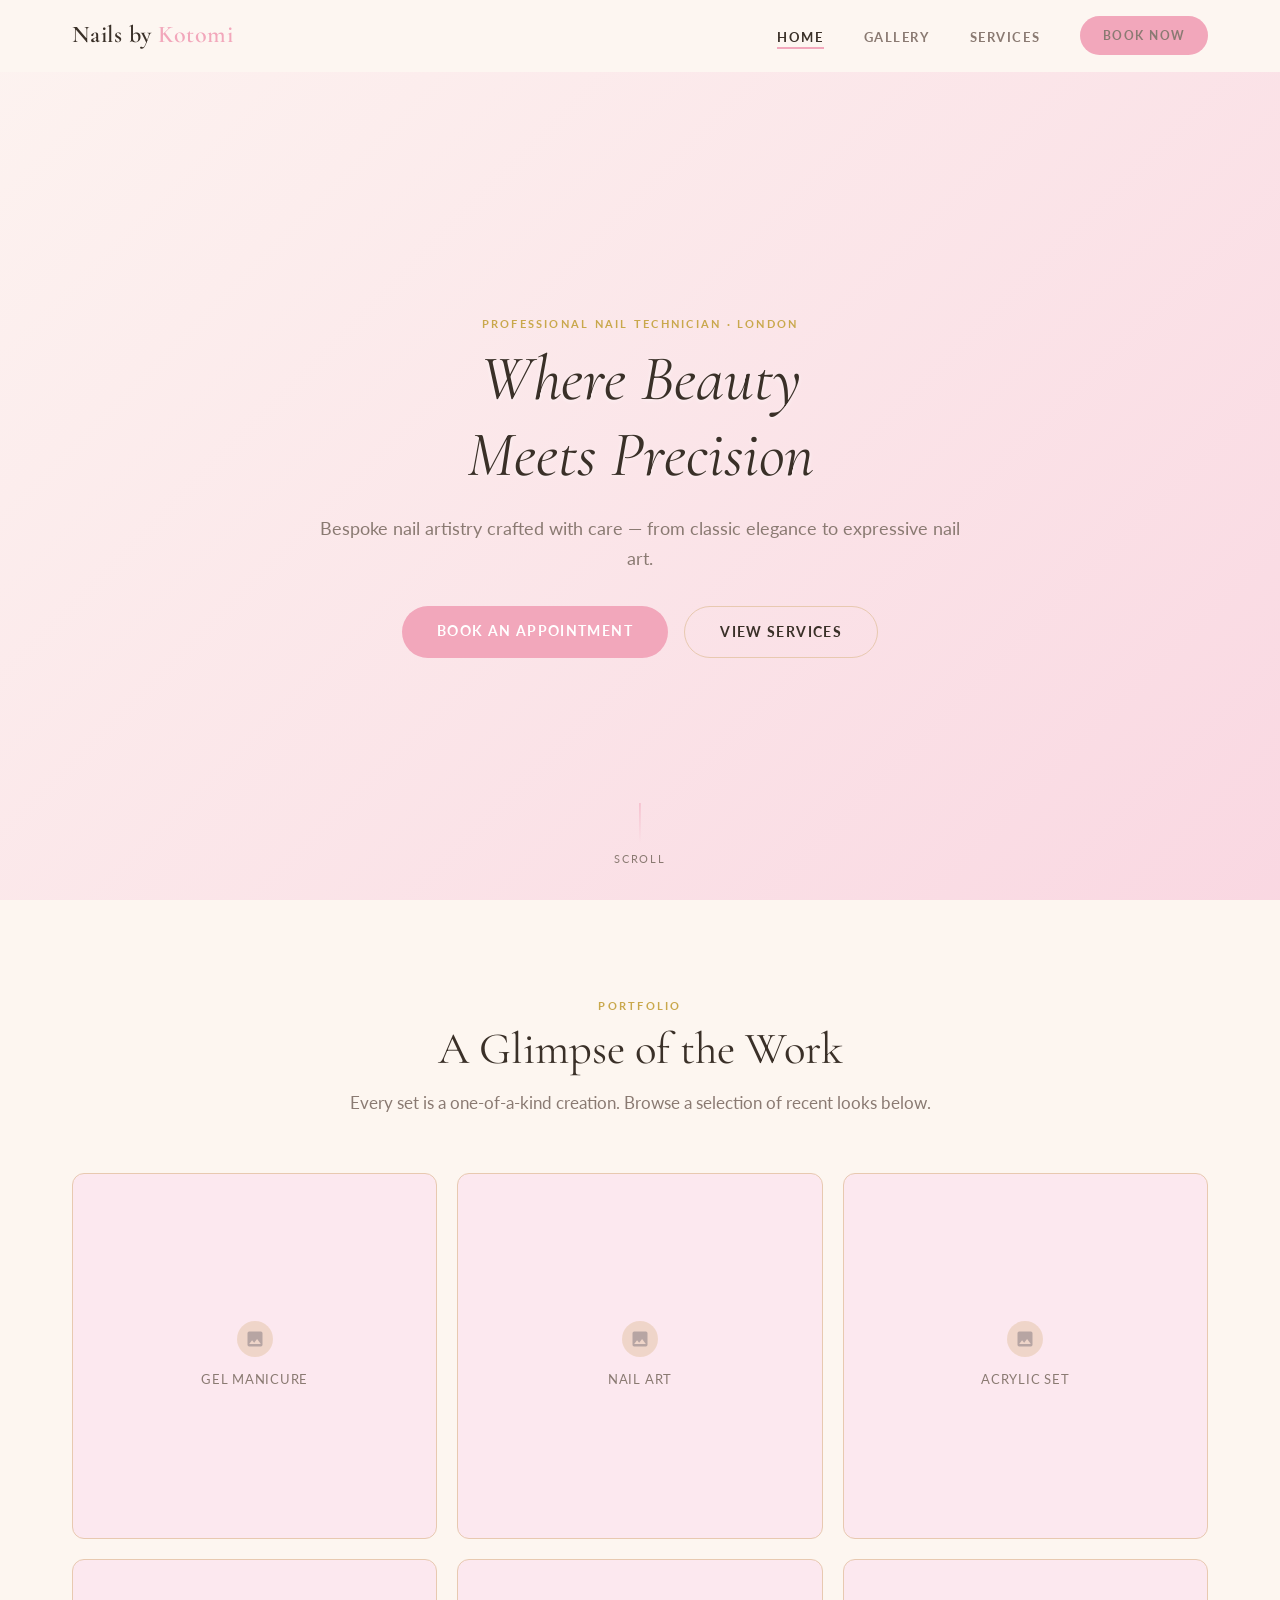
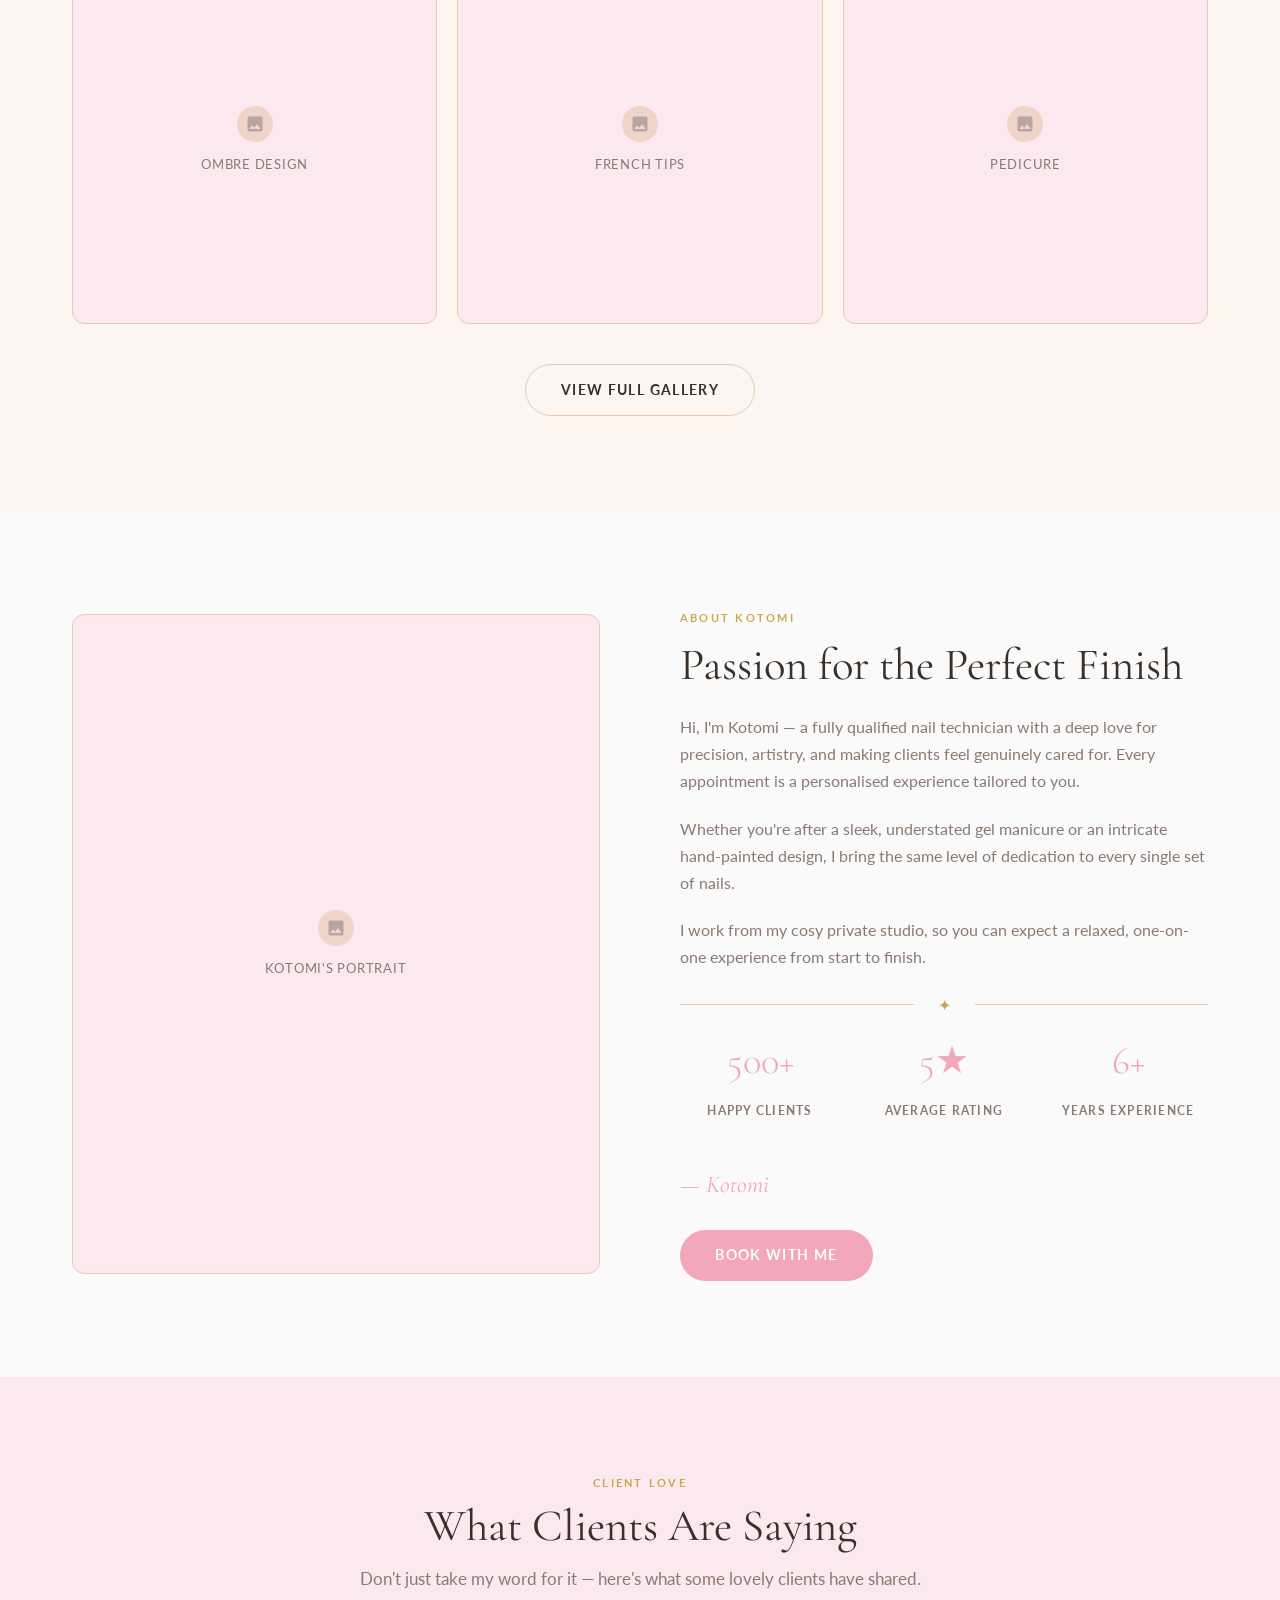
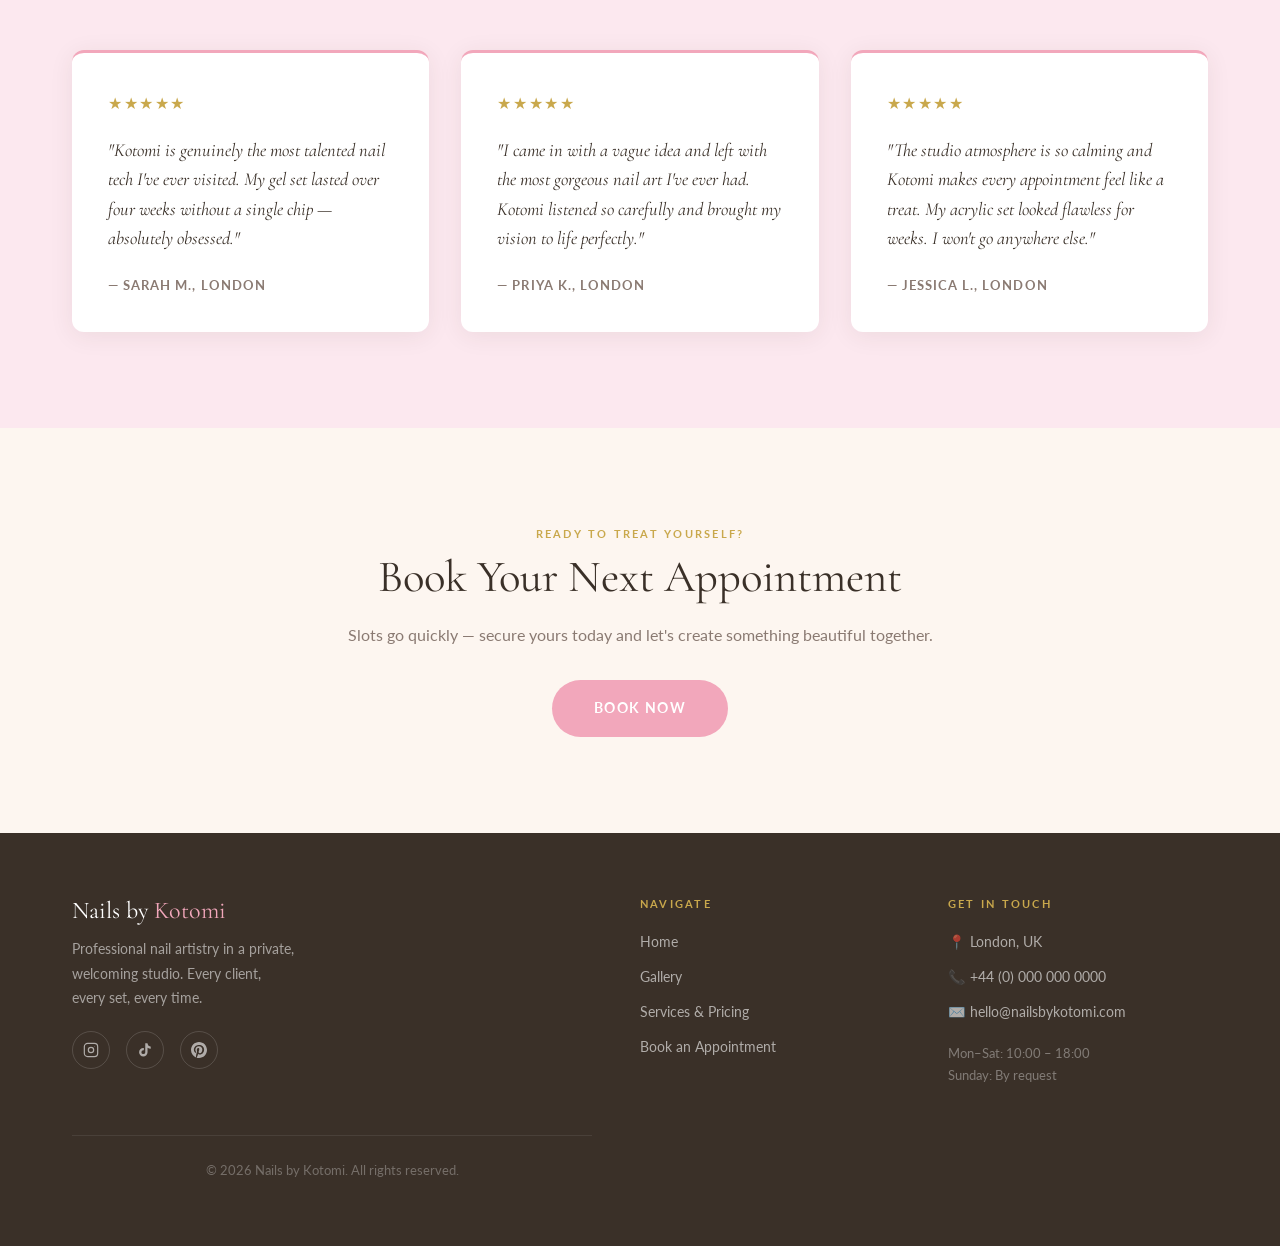
==== index.html @ fce7f3dd "Add website files Co-Authored-By: Claude Sonnet 4.6 <noreply@anthropic.com>" ====
<!DOCTYPE html>
<html lang="en">
<head>
  <meta charset="UTF-8" />
  <meta name="viewport" content="width=device-width, initial-scale=1.0" />
  <meta name="description" content="Nails by Kotomi — Professional nail technician offering gel manicures, acrylic sets, nail art and pedicures. Book your appointment today." />
  <title>Nails by Kotomi — Where Beauty Meets Precision</title>
  <link rel="stylesheet" href="styles.css" />
  <!-- Preconnect for Google Fonts performance -->
  <link rel="preconnect" href="https://fonts.googleapis.com" />
  <link rel="preconnect" href="https://fonts.gstatic.com" crossorigin />
</head>
<body id="page-home">

  <!-- ════════════════════════════════════════
       NAVIGATION
  ════════════════════════════════════════ -->
  <nav class="nav" id="main-nav" role="navigation" aria-label="Main navigation">
    <div class="container nav__inner">

      <!-- Logo -->
      <a href="index.html" class="nav__logo" aria-label="Nails by Kotomi — home">
        Nails by <span>Kotomi</span>
      </a>

      <!-- Desktop links -->
      <ul class="nav__links" role="list">
        <li><a href="index.html" class="active">Home</a></li>
        <li><a href="gallery.html">Gallery</a></li>
        <li><a href="services.html">Services</a></li>
        <li><a href="booking.html" class="btn btn--primary">Book Now</a></li>
      </ul>

      <!-- Mobile hamburger -->
      <button class="nav__toggle" id="nav-toggle" aria-label="Toggle menu" aria-expanded="false">
        <span></span>
        <span></span>
        <span></span>
      </button>

    </div>

    <!-- Mobile dropdown -->
    <div class="nav__mobile" id="nav-mobile" role="menu">
      <a href="index.html" role="menuitem">Home</a>
      <a href="gallery.html" role="menuitem">Gallery</a>
      <a href="services.html" role="menuitem">Services &amp; Pricing</a>
      <a href="booking.html" role="menuitem">Book an Appointment</a>
    </div>
  </nav>


  <!-- ════════════════════════════════════════
       HERO
  ════════════════════════════════════════ -->
  <section class="hero" aria-label="Hero">
    <!-- Background — swap src for a real photo when ready -->
    <div class="hero__bg" role="img" aria-label="Nail art background"></div>
    <div class="hero__overlay" aria-hidden="true"></div>

    <div class="hero__content">
      <span class="section-eyebrow">Professional Nail Technician · London</span>
      <h1>Where Beauty<br />Meets Precision</h1>
      <p>Bespoke nail artistry crafted with care — from classic elegance to expressive nail art.</p>
      <div style="display:flex; gap:1rem; justify-content:center; flex-wrap:wrap;">
        <a href="booking.html" class="btn btn--primary">Book an Appointment</a>
        <a href="services.html" class="btn btn--outline">View Services</a>
      </div>
    </div>

    <!-- Animated scroll indicator -->
    <div class="hero__scroll" aria-hidden="true">
      <div class="hero__scroll-line"></div>
      <span>Scroll</span>
    </div>
  </section>


  <!-- ════════════════════════════════════════
       FEATURED GALLERY PREVIEW
  ════════════════════════════════════════ -->
  <section class="section section--cream" aria-labelledby="gallery-preview-title">
    <div class="container">

      <header class="section-header">
        <span class="section-eyebrow">Portfolio</span>
        <h2 id="gallery-preview-title">A Glimpse of the Work</h2>
        <p>Every set is a one-of-a-kind creation. Browse a selection of recent looks below.</p>
      </header>

      <!-- 6-image preview grid -->
      <div class="gallery-preview__grid" role="list" aria-label="Gallery preview">
        <div class="img-placeholder" role="listitem" style="aspect-ratio:1/1">Gel Manicure</div>
        <div class="img-placeholder" role="listitem" style="aspect-ratio:1/1">Nail Art</div>
        <div class="img-placeholder" role="listitem" style="aspect-ratio:1/1">Acrylic Set</div>
        <div class="img-placeholder" role="listitem" style="aspect-ratio:1/1">Ombre Design</div>
        <div class="img-placeholder" role="listitem" style="aspect-ratio:1/1">French Tips</div>
        <div class="img-placeholder" role="listitem" style="aspect-ratio:1/1">Pedicure</div>
      </div>

      <div class="text-center mt-3" style="margin-top:2.5rem;">
        <a href="gallery.html" class="btn btn--outline">View Full Gallery</a>
      </div>

    </div>
  </section>


  <!-- ════════════════════════════════════════
       ABOUT / INTRO
  ════════════════════════════════════════ -->
  <section class="section" aria-labelledby="about-title">
    <div class="container">
      <div class="about__inner">

        <!-- Portrait placeholder -->
        <div class="about__image">
          <div class="img-placeholder" style="aspect-ratio:4/5; width:100%; min-height:360px;">
            Kotomi's Portrait
          </div>
        </div>

        <!-- Text -->
        <div class="about__text">
          <span class="section-eyebrow">About Kotomi</span>
          <h2 id="about-title">Passion for the Perfect Finish</h2>
          <p>
            Hi, I'm Kotomi — a fully qualified nail technician with a deep love for
            precision, artistry, and making clients feel genuinely cared for. Every
            appointment is a personalised experience tailored to you.
          </p>
          <p>
            Whether you're after a sleek, understated gel manicure or an intricate
            hand-painted design, I bring the same level of dedication to every single
            set of nails.
          </p>
          <p>
            I work from my cosy private studio, so you can expect a relaxed, one-on-one
            experience from start to finish.
          </p>

          <div class="divider" aria-hidden="true"><span>✦</span></div>

          <!-- Quick stats -->
          <div style="display:grid; grid-template-columns: repeat(3,1fr); gap:1.5rem; margin-top:1.5rem; text-align:center;">
            <div>
              <p style="font-family:'Cormorant Garamond',serif; font-size:2.4rem; font-weight:300; color:var(--pink); max-width:unset; line-height:1;">500+</p>
              <p style="font-size:0.78rem; font-weight:700; letter-spacing:0.1em; text-transform:uppercase;">Happy Clients</p>
            </div>
            <div>
              <p style="font-family:'Cormorant Garamond',serif; font-size:2.4rem; font-weight:300; color:var(--pink); max-width:unset; line-height:1;">5★</p>
              <p style="font-size:0.78rem; font-weight:700; letter-spacing:0.1em; text-transform:uppercase;">Average Rating</p>
            </div>
            <div>
              <p style="font-family:'Cormorant Garamond',serif; font-size:2.4rem; font-weight:300; color:var(--pink); max-width:unset; line-height:1;">6+</p>
              <p style="font-size:0.78rem; font-weight:700; letter-spacing:0.1em; text-transform:uppercase;">Years Experience</p>
            </div>
          </div>

          <em class="about__signature">— Kotomi</em>
          <div style="margin-top:1.5rem;">
            <a href="booking.html" class="btn btn--primary">Book with Me</a>
          </div>
        </div>

      </div>
    </div>
  </section>


  <!-- ════════════════════════════════════════
       TESTIMONIALS
  ════════════════════════════════════════ -->
  <section class="section section--pink" aria-labelledby="testimonials-title">
    <div class="container">

      <header class="section-header">
        <span class="section-eyebrow">Client Love</span>
        <h2 id="testimonials-title">What Clients Are Saying</h2>
        <p>Don't just take my word for it — here's what some lovely clients have shared.</p>
      </header>

      <div class="testimonials__grid" role="list">

        <article class="testimonial-card" role="listitem">
          <div class="testimonial-card__stars" aria-label="5 stars">★★★★★</div>
          <blockquote class="testimonial-card__quote">
            "Kotomi is genuinely the most talented nail tech I've ever visited. My gel
            set lasted over four weeks without a single chip — absolutely obsessed."
          </blockquote>
          <p class="testimonial-card__author">— Sarah M., London</p>
        </article>

        <article class="testimonial-card" role="listitem">
          <div class="testimonial-card__stars" aria-label="5 stars">★★★★★</div>
          <blockquote class="testimonial-card__quote">
            "I came in with a vague idea and left with the most gorgeous nail art I've
            ever had. Kotomi listened so carefully and brought my vision to life perfectly."
          </blockquote>
          <p class="testimonial-card__author">— Priya K., London</p>
        </article>

        <article class="testimonial-card" role="listitem">
          <div class="testimonial-card__stars" aria-label="5 stars">★★★★★</div>
          <blockquote class="testimonial-card__quote">
            "The studio atmosphere is so calming and Kotomi makes every appointment feel
            like a treat. My acrylic set looked flawless for weeks. I won't go anywhere else."
          </blockquote>
          <p class="testimonial-card__author">— Jessica L., London</p>
        </article>

      </div>

    </div>
  </section>


  <!-- ════════════════════════════════════════
       BOOKING CTA BANNER
  ════════════════════════════════════════ -->
  <section class="section section--cream" aria-label="Book an appointment call to action">
    <div class="container text-center">
      <span class="section-eyebrow">Ready to treat yourself?</span>
      <h2 style="margin-bottom:1rem;">Book Your Next Appointment</h2>
      <p style="margin-inline:auto; margin-bottom:2rem;">
        Slots go quickly — secure yours today and let's create something beautiful together.
      </p>
      <a href="booking.html" class="btn btn--primary" style="font-size:0.9rem; padding:1rem 2.6rem;">
        Book Now
      </a>
    </div>
  </section>


  <!-- ════════════════════════════════════════
       FOOTER
  ════════════════════════════════════════ -->
  <footer class="footer" role="contentinfo">
    <div class="container">
      <div class="footer__inner">

        <!-- Brand -->
        <div class="footer__brand">
          <h3>Nails by <span>Kotomi</span></h3>
          <p>Professional nail artistry in a private, welcoming studio. Every client, every set, every time.</p>

          <!-- Social icons (SVG inline for crisp rendering at any size) -->
          <div class="footer__socials" aria-label="Social media links">
            <!-- Instagram -->
            <a href="#" class="footer__social-icon" aria-label="Instagram" rel="noopener">
              <svg width="16" height="16" viewBox="0 0 24 24" fill="none" stroke="currentColor" stroke-width="1.8" stroke-linecap="round" stroke-linejoin="round" aria-hidden="true">
                <rect x="2" y="2" width="20" height="20" rx="5" ry="5"/>
                <circle cx="12" cy="12" r="4"/>
                <circle cx="17.5" cy="6.5" r="0.5" fill="currentColor" stroke="none"/>
              </svg>
            </a>
            <!-- TikTok -->
            <a href="#" class="footer__social-icon" aria-label="TikTok" rel="noopener">
              <svg width="16" height="16" viewBox="0 0 24 24" fill="currentColor" aria-hidden="true">
                <path d="M19.59 6.69a4.83 4.83 0 0 1-3.77-4.25V2h-3.45v13.67a2.89 2.89 0 0 1-2.88 2.5 2.89 2.89 0 0 1-2.89-2.89 2.89 2.89 0 0 1 2.89-2.89c.28 0 .54.04.79.1V9.01a6.33 6.33 0 0 0-.79-.05 6.34 6.34 0 0 0-6.34 6.34 6.34 6.34 0 0 0 6.34 6.34 6.34 6.34 0 0 0 6.33-6.34V8.69a8.18 8.18 0 0 0 4.78 1.52V6.75a4.85 4.85 0 0 1-1.01-.06z"/>
              </svg>
            </a>
            <!-- Pinterest -->
            <a href="#" class="footer__social-icon" aria-label="Pinterest" rel="noopener">
              <svg width="16" height="16" viewBox="0 0 24 24" fill="currentColor" aria-hidden="true">
                <path d="M12 0C5.373 0 0 5.373 0 12c0 5.084 3.163 9.426 7.627 11.174-.105-.949-.2-2.405.042-3.441.218-.937 1.407-5.965 1.407-5.965s-.359-.719-.359-1.782c0-1.668.967-2.914 2.171-2.914 1.023 0 1.518.769 1.518 1.69 0 1.029-.655 2.568-.994 3.995-.283 1.194.599 2.169 1.777 2.169 2.133 0 3.772-2.249 3.772-5.495 0-2.873-2.064-4.882-5.012-4.882-3.414 0-5.418 2.561-5.418 5.207 0 1.031.397 2.138.893 2.738a.36.36 0 0 1 .083.345l-.333 1.36c-.053.22-.174.267-.402.161-1.499-.698-2.436-2.889-2.436-4.649 0-3.785 2.75-7.262 7.929-7.262 4.163 0 7.398 2.967 7.398 6.931 0 4.136-2.607 7.464-6.227 7.464-1.216 0-2.359-.632-2.75-1.378l-.748 2.853c-.271 1.043-1.002 2.35-1.492 3.146C9.57 23.812 10.763 24 12 24c6.627 0 12-5.373 12-12S18.627 0 12 0z"/>
              </svg>
            </a>
          </div>
        </div>

        <!-- Quick links -->
        <div class="footer__col">
          <h4>Navigate</h4>
          <ul role="list">
            <li><a href="index.html">Home</a></li>
            <li><a href="gallery.html">Gallery</a></li>
            <li><a href="services.html">Services &amp; Pricing</a></li>
            <li><a href="booking.html">Book an Appointment</a></li>
          </ul>
        </div>

        <!-- Contact -->
        <div class="footer__col">
          <h4>Get in Touch</h4>
          <ul role="list">
            <li>📍 London, UK</li>
            <li>📞 +44 (0) 000 000 0000</li>
            <li>✉️ hello@nailsbykotomi.com</li>
            <li style="margin-top:0.5rem; font-size:0.8rem; opacity:0.6;">
              Mon–Sat: 10:00 – 18:00<br />
              Sunday: By request
            </li>
          </ul>
        </div>

      </div>

      <p class="footer__bottom">
        &copy; <span id="footer-year"></span> Nails by Kotomi. All rights reserved.
      </p>
    </div>
  </footer>

  <script src="script.js"></script>
</body>
</html>
---- styles.css ----
/* ============================================================
   Nails by Kotomi — Global Stylesheet
   Palette:
     --pink:     #f2a7bb  (blush pink)
     --cream:    #fdf6f0  (cream background)
     --nude:     #e8c9b0  (warm nude)
     --offwhite: #fafafa
     --gold:     #c9a84c  (soft gold accent)
   Fonts: Cormorant Garamond (headings), Lato (body)
   ============================================================ */

/* ── Google Fonts ── */
@import url('https://fonts.googleapis.com/css2?family=Cormorant+Garamond:ital,wght@0,300;0,400;0,600;1,300;1,400&family=Lato:wght@300;400;700&display=swap');

/* ── Custom Properties ── */
:root {
  --pink:      #f2a7bb;
  --pink-light:#fce8ef;
  --cream:     #fdf6f0;
  --nude:      #e8c9b0;
  --offwhite:  #fafafa;
  --gold:      #c9a84c;
  --gold-dark: #a8872e;
  --text:      #3a3028;
  --text-muted:#8a7a72;
  --white:     #ffffff;
  --shadow:    0 4px 24px rgba(58, 48, 40, 0.08);
  --shadow-hover: 0 8px 36px rgba(58, 48, 40, 0.15);
  --radius:    12px;
  --transition: 0.3s ease;
  --nav-height: 72px;
  --max-width: 1200px;
}

/* ── Reset & Base ── */
*, *::before, *::after {
  box-sizing: border-box;
  margin: 0;
  padding: 0;
}

html {
  scroll-behavior: smooth;
  font-size: 16px;
}

body {
  font-family: 'Lato', sans-serif;
  font-weight: 400;
  color: var(--text);
  background-color: var(--offwhite);
  line-height: 1.7;
  -webkit-font-smoothing: antialiased;
}

img {
  display: block;
  max-width: 100%;
  height: auto;
}

a {
  color: inherit;
  text-decoration: none;
}

ul {
  list-style: none;
}

/* ── Typography ── */
h1, h2, h3, h4 {
  font-family: 'Cormorant Garamond', serif;
  font-weight: 400;
  line-height: 1.2;
  color: var(--text);
}

h1 { font-size: clamp(2.4rem, 5vw, 4rem); }
h2 { font-size: clamp(1.8rem, 3.5vw, 2.8rem); }
h3 { font-size: clamp(1.3rem, 2.5vw, 1.8rem); }
h4 { font-size: 1.2rem; }

p {
  font-size: 1rem;
  color: var(--text-muted);
  max-width: 65ch;
}

/* ── Layout Helpers ── */
.container {
  width: 100%;
  max-width: var(--max-width);
  margin-inline: auto;
  padding-inline: 2rem;
}

.section {
  padding-block: 6rem;
}

.section--cream {
  background-color: var(--cream);
}

.section--pink {
  background-color: var(--pink-light);
}

.section-header {
  text-align: center;
  margin-bottom: 3.5rem;
}

.section-header p {
  margin-inline: auto;
  margin-top: 0.75rem;
  font-size: 1.05rem;
}

.section-eyebrow {
  display: block;
  font-family: 'Lato', sans-serif;
  font-weight: 700;
  font-size: 0.7rem;
  letter-spacing: 0.2em;
  text-transform: uppercase;
  color: var(--gold);
  margin-bottom: 0.5rem;
}

/* ── Buttons ── */
.btn {
  display: inline-block;
  padding: 0.85rem 2.2rem;
  border-radius: 50px;
  font-family: 'Lato', sans-serif;
  font-size: 0.85rem;
  font-weight: 700;
  letter-spacing: 0.1em;
  text-transform: uppercase;
  cursor: pointer;
  border: none;
  transition: background var(--transition), color var(--transition),
              transform var(--transition), box-shadow var(--transition);
}

.btn--primary {
  background-color: var(--pink);
  color: var(--white);
}

.btn--primary:hover {
  background-color: #e8899e;
  transform: translateY(-2px);
  box-shadow: 0 6px 20px rgba(242, 167, 187, 0.45);
}

.btn--outline {
  background-color: transparent;
  color: var(--text);
  border: 1.5px solid var(--nude);
}

.btn--outline:hover {
  border-color: var(--pink);
  color: var(--pink);
  transform: translateY(-2px);
}

.btn--gold {
  background-color: var(--gold);
  color: var(--white);
}

.btn--gold:hover {
  background-color: var(--gold-dark);
  transform: translateY(-2px);
  box-shadow: 0 6px 20px rgba(201, 168, 76, 0.4);
}

/* ── Image Placeholder ── */
.img-placeholder {
  background-color: var(--pink-light);
  border: 1.5px solid var(--nude);
  border-radius: var(--radius);
  display: flex;
  flex-direction: column;
  align-items: center;
  justify-content: center;
  gap: 0.5rem;
  color: var(--text-muted);
  font-family: 'Lato', sans-serif;
  font-size: 0.8rem;
  letter-spacing: 0.06em;
  text-transform: uppercase;
  cursor: pointer;
  overflow: hidden;
  position: relative;
  transition: transform var(--transition), box-shadow var(--transition);
}

.img-placeholder::before {
  content: '';
  display: block;
  width: 36px;
  height: 36px;
  border-radius: 50%;
  background-color: var(--nude);
  opacity: 0.6;
  margin-bottom: 0.25rem;
  background-image: url("data:image/svg+xml,%3Csvg xmlns='http://www.w3.org/2000/svg' fill='%238a7a72' viewBox='0 0 24 24'%3E%3Cpath d='M21 19V5a2 2 0 0 0-2-2H5a2 2 0 0 0-2 2v14a2 2 0 0 0 2 2h14a2 2 0 0 0 2-2zM8.5 13.5l2.5 3 3.5-4.5 4.5 6H5z'/%3E%3C/svg%3E");
  background-repeat: no-repeat;
  background-size: 20px;
  background-position: center;
}

.img-placeholder:hover {
  transform: translateY(-4px);
  box-shadow: var(--shadow-hover);
}

/* ── Navigation ── */
.nav {
  position: sticky;
  top: 0;
  z-index: 1000;
  height: var(--nav-height);
  background-color: rgba(253, 246, 240, 0.92);
  backdrop-filter: blur(10px);
  -webkit-backdrop-filter: blur(10px);
  border-bottom: 1px solid transparent;
  transition: border-color var(--transition), box-shadow var(--transition);
}

.nav.scrolled {
  border-color: var(--nude);
  box-shadow: 0 2px 16px rgba(58, 48, 40, 0.06);
}

.nav__inner {
  height: 100%;
  display: flex;
  align-items: center;
  justify-content: space-between;
}

.nav__logo {
  font-family: 'Cormorant Garamond', serif;
  font-size: 1.5rem;
  font-weight: 600;
  color: var(--text);
  white-space: nowrap;
  letter-spacing: 0.02em;
}

.nav__logo span {
  color: var(--pink);
}

.nav__links {
  display: flex;
  align-items: center;
  gap: 2.5rem;
}

.nav__links a {
  font-size: 0.82rem;
  font-weight: 700;
  letter-spacing: 0.12em;
  text-transform: uppercase;
  color: var(--text-muted);
  transition: color var(--transition);
  position: relative;
  padding-bottom: 2px;
}

.nav__links a::after {
  content: '';
  position: absolute;
  bottom: -2px;
  left: 0;
  width: 0;
  height: 1.5px;
  background-color: var(--pink);
  transition: width var(--transition);
}

.nav__links a:hover,
.nav__links a.active {
  color: var(--text);
}

.nav__links a:hover::after,
.nav__links a.active::after {
  width: 100%;
}

.nav__links .btn {
  padding: 0.55rem 1.4rem;
  font-size: 0.78rem;
}

/* Hamburger */
.nav__toggle {
  display: none;
  flex-direction: column;
  justify-content: center;
  gap: 5px;
  width: 30px;
  height: 30px;
  background: none;
  border: none;
  cursor: pointer;
  padding: 0;
}

.nav__toggle span {
  display: block;
  width: 100%;
  height: 1.5px;
  background-color: var(--text);
  border-radius: 2px;
  transition: transform var(--transition), opacity var(--transition);
}

.nav__toggle.open span:nth-child(1) { transform: translateY(6.5px) rotate(45deg); }
.nav__toggle.open span:nth-child(2) { opacity: 0; }
.nav__toggle.open span:nth-child(3) { transform: translateY(-6.5px) rotate(-45deg); }

/* Mobile nav */
.nav__mobile {
  display: none;
  flex-direction: column;
  background-color: var(--cream);
  border-top: 1px solid var(--nude);
  padding: 1.5rem 2rem;
  gap: 1.2rem;
  position: absolute;
  width: 100%;
  top: var(--nav-height);
  left: 0;
  box-shadow: 0 8px 24px rgba(58, 48, 40, 0.1);
}

.nav__mobile.open {
  display: flex;
}

.nav__mobile a {
  font-size: 0.9rem;
  font-weight: 700;
  letter-spacing: 0.1em;
  text-transform: uppercase;
  color: var(--text-muted);
  transition: color var(--transition);
}

.nav__mobile a:hover {
  color: var(--pink);
}

/* ── Hero ── */
.hero {
  position: relative;
  min-height: calc(100vh - var(--nav-height));
  display: flex;
  align-items: center;
  justify-content: center;
  overflow: hidden;
}

.hero__bg {
  position: absolute;
  inset: 0;
  background-color: var(--pink-light);
  /* Replace with: background-image: url('your-hero-image.jpg'); */
  background-size: cover;
  background-position: center;
  z-index: 0;
}

.hero__overlay {
  position: absolute;
  inset: 0;
  background: linear-gradient(
    135deg,
    rgba(253, 246, 240, 0.75) 0%,
    rgba(242, 167, 187, 0.25) 100%
  );
  z-index: 1;
}

.hero__content {
  position: relative;
  z-index: 2;
  text-align: center;
  padding: 2rem;
  max-width: 720px;
}

.hero__content h1 {
  font-style: italic;
  color: var(--text);
  margin-bottom: 1.25rem;
  text-shadow: 0 1px 4px rgba(255,255,255,0.6);
}

.hero__content p {
  font-size: 1.1rem;
  margin-inline: auto;
  margin-bottom: 2rem;
  color: var(--text-muted);
}

.hero__scroll {
  position: absolute;
  bottom: 2rem;
  left: 50%;
  transform: translateX(-50%);
  z-index: 2;
  display: flex;
  flex-direction: column;
  align-items: center;
  gap: 0.4rem;
  color: var(--text-muted);
  font-size: 0.7rem;
  letter-spacing: 0.15em;
  text-transform: uppercase;
}

.hero__scroll-line {
  width: 1px;
  height: 40px;
  background: linear-gradient(to bottom, var(--pink), transparent);
  animation: scrollLine 2s ease-in-out infinite;
}

@keyframes scrollLine {
  0%, 100% { opacity: 1; transform: scaleY(1); }
  50%       { opacity: 0.4; transform: scaleY(0.6); }
}

/* ── Gallery Preview Grid (Homepage) ── */
.gallery-preview__grid {
  display: grid;
  grid-template-columns: repeat(3, 1fr);
  gap: 1.25rem;
}

.gallery-preview__grid .img-placeholder {
  aspect-ratio: 1 / 1;
}

/* ── About ── */
.about__inner {
  display: grid;
  grid-template-columns: 1fr 1fr;
  gap: 5rem;
  align-items: center;
}

.about__image .img-placeholder {
  aspect-ratio: 4 / 5;
  width: 100%;
}

.about__text .section-eyebrow {
  margin-bottom: 0.75rem;
}

.about__text h2 {
  margin-bottom: 1.25rem;
}

.about__text p {
  margin-bottom: 1.25rem;
}

.about__signature {
  font-family: 'Cormorant Garamond', serif;
  font-style: italic;
  font-size: 1.5rem;
  color: var(--pink);
  margin-top: 1.5rem;
  display: block;
}

/* ── Testimonials ── */
.testimonials__grid {
  display: grid;
  grid-template-columns: repeat(3, 1fr);
  gap: 2rem;
}

.testimonial-card {
  background: var(--white);
  border-radius: var(--radius);
  padding: 2.25rem;
  box-shadow: var(--shadow);
  display: flex;
  flex-direction: column;
  gap: 1.25rem;
  border-top: 3px solid var(--pink);
  transition: transform var(--transition), box-shadow var(--transition);
}

.testimonial-card:hover {
  transform: translateY(-4px);
  box-shadow: var(--shadow-hover);
}

.testimonial-card__stars {
  color: var(--gold);
  font-size: 1rem;
  letter-spacing: 0.1em;
}

.testimonial-card__quote {
  font-family: 'Cormorant Garamond', serif;
  font-style: italic;
  font-size: 1.15rem;
  color: var(--text);
  line-height: 1.6;
  max-width: unset;
}

.testimonial-card__author {
  font-size: 0.82rem;
  font-weight: 700;
  letter-spacing: 0.08em;
  text-transform: uppercase;
  color: var(--text-muted);
  margin-top: auto;
}

/* ── Footer ── */
.footer {
  background-color: var(--text);
  color: rgba(255, 255, 255, 0.7);
  padding-block: 4rem;
}

.footer__inner {
  display: grid;
  grid-template-columns: 2fr 1fr 1fr;
  gap: 3rem;
}

.footer__brand h3 {
  font-family: 'Cormorant Garamond', serif;
  font-size: 1.5rem;
  color: var(--white);
  margin-bottom: 0.75rem;
}

.footer__brand h3 span {
  color: var(--pink);
}

.footer__brand p {
  color: rgba(255, 255, 255, 0.55);
  font-size: 0.9rem;
  max-width: 28ch;
}

.footer__col h4 {
  font-family: 'Lato', sans-serif;
  font-size: 0.7rem;
  font-weight: 700;
  letter-spacing: 0.2em;
  text-transform: uppercase;
  color: var(--gold);
  margin-bottom: 1.25rem;
}

.footer__col ul {
  display: flex;
  flex-direction: column;
  gap: 0.7rem;
}

.footer__col ul li a,
.footer__col ul li {
  font-size: 0.88rem;
  color: rgba(255, 255, 255, 0.6);
  transition: color var(--transition);
}

.footer__col ul li a:hover {
  color: var(--pink);
}

.footer__socials {
  display: flex;
  gap: 1rem;
  margin-top: 1.25rem;
}

.footer__social-icon {
  width: 38px;
  height: 38px;
  border-radius: 50%;
  border: 1px solid rgba(255, 255, 255, 0.15);
  display: flex;
  align-items: center;
  justify-content: center;
  color: rgba(255, 255, 255, 0.6);
  font-size: 0.85rem;
  transition: border-color var(--transition), color var(--transition), background var(--transition);
  text-decoration: none;
}

.footer__social-icon:hover {
  border-color: var(--pink);
  color: var(--pink);
  background: rgba(242, 167, 187, 0.1);
}

.footer__bottom {
  margin-top: 3rem;
  padding-top: 1.5rem;
  border-top: 1px solid rgba(255, 255, 255, 0.08);
  text-align: center;
  font-size: 0.8rem;
  color: rgba(255, 255, 255, 0.3);
}

/* ── Gallery Page ── */
.gallery-filters {
  display: flex;
  flex-wrap: wrap;
  justify-content: center;
  gap: 0.75rem;
  margin-bottom: 3rem;
}

.filter-btn {
  padding: 0.6rem 1.6rem;
  border-radius: 50px;
  font-family: 'Lato', sans-serif;
  font-size: 0.78rem;
  font-weight: 700;
  letter-spacing: 0.1em;
  text-transform: uppercase;
  cursor: pointer;
  border: 1.5px solid var(--nude);
  background: transparent;
  color: var(--text-muted);
  transition: all var(--transition);
}

.filter-btn:hover,
.filter-btn.active {
  background-color: var(--pink);
  border-color: var(--pink);
  color: var(--white);
}

/* Masonry grid */
.gallery-masonry {
  columns: 3;
  column-gap: 1.25rem;
}

.gallery-masonry .gallery-item {
  break-inside: avoid;
  margin-bottom: 1.25rem;
}

.gallery-masonry .img-placeholder {
  width: 100%;
  transition: transform var(--transition), box-shadow var(--transition), opacity var(--transition);
}

/* Varying heights for masonry feel */
.gallery-item:nth-child(3n+1) .img-placeholder { min-height: 260px; }
.gallery-item:nth-child(3n+2) .img-placeholder { min-height: 340px; }
.gallery-item:nth-child(3n+3) .img-placeholder { min-height: 200px; }

.gallery-item.hidden {
  display: none;
}

/* ── Lightbox ── */
.lightbox {
  display: none;
  position: fixed;
  inset: 0;
  z-index: 9000;
  background: rgba(30, 22, 18, 0.92);
  align-items: center;
  justify-content: center;
  padding: 2rem;
  backdrop-filter: blur(4px);
}

.lightbox.open {
  display: flex;
}

.lightbox__content {
  position: relative;
  max-width: 800px;
  width: 100%;
  background: var(--pink-light);
  border-radius: var(--radius);
  aspect-ratio: 4/3;
  display: flex;
  align-items: center;
  justify-content: center;
  font-family: 'Cormorant Garamond', serif;
  font-size: 1.1rem;
  color: var(--text-muted);
  box-shadow: 0 24px 80px rgba(0, 0, 0, 0.5);
}

.lightbox__close {
  position: absolute;
  top: -2.5rem;
  right: 0;
  background: none;
  border: none;
  color: var(--white);
  font-size: 1.5rem;
  cursor: pointer;
  line-height: 1;
  opacity: 0.7;
  transition: opacity var(--transition);
}

.lightbox__close:hover {
  opacity: 1;
}

.lightbox__nav {
  position: absolute;
  top: 50%;
  transform: translateY(-50%);
  background: rgba(255,255,255,0.15);
  border: none;
  color: var(--white);
  font-size: 1.4rem;
  width: 44px;
  height: 44px;
  border-radius: 50%;
  cursor: pointer;
  display: flex;
  align-items: center;
  justify-content: center;
  transition: background var(--transition);
  backdrop-filter: blur(4px);
}

.lightbox__nav:hover {
  background: rgba(255,255,255,0.3);
}

.lightbox__prev { left: -3.5rem; }
.lightbox__next { right: -3.5rem; }

.lightbox__caption {
  position: absolute;
  bottom: -2.5rem;
  left: 0;
  right: 0;
  text-align: center;
  color: rgba(255,255,255,0.6);
  font-size: 0.82rem;
  letter-spacing: 0.08em;
}

/* ── Services Page ── */
.services-grid {
  display: grid;
  grid-template-columns: repeat(2, 1fr);
  gap: 2rem;
}

.service-card {
  background: var(--white);
  border-radius: var(--radius);
  padding: 2.5rem;
  box-shadow: var(--shadow);
  display: flex;
  flex-direction: column;
  gap: 1rem;
  border-bottom: 3px solid transparent;
  transition: transform var(--transition), box-shadow var(--transition), border-color var(--transition);
  position: relative;
  overflow: hidden;
}

.service-card::before {
  content: '';
  position: absolute;
  top: 0;
  left: 0;
  right: 0;
  height: 3px;
  background: linear-gradient(90deg, var(--pink), var(--gold));
  transform: scaleX(0);
  transform-origin: left;
  transition: transform var(--transition);
}

.service-card:hover {
  transform: translateY(-6px);
  box-shadow: var(--shadow-hover);
}

.service-card:hover::before {
  transform: scaleX(1);
}

.service-card__icon {
  width: 48px;
  height: 48px;
  border-radius: 12px;
  background: var(--pink-light);
  display: flex;
  align-items: center;
  justify-content: center;
  font-size: 1.4rem;
}

.service-card__name {
  font-family: 'Cormorant Garamond', serif;
  font-size: 1.5rem;
  color: var(--text);
}

.service-card__price {
  font-family: 'Cormorant Garamond', serif;
  font-size: 2rem;
  font-weight: 300;
  color: var(--gold);
  line-height: 1;
}

.service-card__price small {
  font-size: 0.9rem;
  color: var(--text-muted);
  font-family: 'Lato', sans-serif;
  font-weight: 400;
}

.service-card__desc {
  color: var(--text-muted);
  font-size: 0.95rem;
  max-width: unset;
  flex-grow: 1;
}

.service-card__includes {
  display: flex;
  flex-direction: column;
  gap: 0.4rem;
  margin-block: 0.5rem;
}

.service-card__includes li {
  font-size: 0.88rem;
  color: var(--text-muted);
  padding-left: 1.2rem;
  position: relative;
}

.service-card__includes li::before {
  content: '✦';
  position: absolute;
  left: 0;
  color: var(--pink);
  font-size: 0.6rem;
  top: 0.25rem;
}

.service-card .btn {
  align-self: flex-start;
  margin-top: 0.5rem;
}

/* Add-ons section */
.addons-grid {
  display: grid;
  grid-template-columns: repeat(4, 1fr);
  gap: 1.25rem;
  margin-top: 3rem;
}

.addon-card {
  background: var(--white);
  border-radius: var(--radius);
  padding: 1.5rem;
  text-align: center;
  box-shadow: var(--shadow);
  transition: transform var(--transition);
}

.addon-card:hover {
  transform: translateY(-3px);
}

.addon-card__name {
  font-family: 'Cormorant Garamond', serif;
  font-size: 1.1rem;
  margin-bottom: 0.3rem;
}

.addon-card__price {
  font-size: 0.85rem;
  color: var(--gold);
  font-weight: 700;
}

/* ── Booking Page ── */
.booking-intro {
  text-align: center;
  max-width: 560px;
  margin-inline: auto;
  margin-bottom: 3rem;
}

.booking-intro p {
  margin-inline: auto;
}

#cal-embed {
  min-height: 600px;
  border-radius: var(--radius);
  overflow: hidden;
  background: var(--white);
  box-shadow: var(--shadow);
  border: 1px solid var(--nude);
  /* Cal.com embed will fill this container */
}

/* Fallback placeholder for cal-embed before script loads */
#cal-embed.loading {
  display: flex;
  align-items: center;
  justify-content: center;
  color: var(--text-muted);
  font-family: 'Cormorant Garamond', serif;
  font-size: 1.2rem;
}

/* ── Page Hero Banner (inner pages) ── */
.page-hero {
  background-color: var(--pink-light);
  padding-block: 5rem;
  text-align: center;
  position: relative;
  overflow: hidden;
}

.page-hero::after {
  content: '';
  position: absolute;
  bottom: 0;
  left: 0;
  right: 0;
  height: 60px;
  background: var(--offwhite);
  clip-path: ellipse(55% 100% at 50% 100%);
}

.page-hero.cream-bg::after {
  background: var(--cream);
}

.page-hero h1 {
  font-style: italic;
  color: var(--text);
}

.page-hero p {
  margin-inline: auto;
  margin-top: 0.75rem;
}

/* ── Divider ── */
.divider {
  display: flex;
  align-items: center;
  gap: 1.5rem;
  text-align: center;
  margin-block: 0.5rem;
}

.divider::before,
.divider::after {
  content: '';
  flex: 1;
  height: 1px;
  background: var(--nude);
}

.divider span {
  color: var(--gold);
  font-size: 1rem;
}

/* ── Responsive ── */
@media (max-width: 1024px) {
  .footer__inner {
    grid-template-columns: 1fr 1fr;
  }
  .footer__brand {
    grid-column: 1 / -1;
  }
  .addons-grid {
    grid-template-columns: repeat(2, 1fr);
  }
}

@media (max-width: 768px) {
  :root {
    --nav-height: 64px;
  }

  .section {
    padding-block: 4rem;
  }

  .nav__links {
    display: none;
  }

  .nav__toggle {
    display: flex;
  }

  .gallery-preview__grid {
    grid-template-columns: repeat(2, 1fr);
  }

  .about__inner {
    grid-template-columns: 1fr;
    gap: 2.5rem;
  }

  .about__image {
    max-width: 320px;
    margin-inline: auto;
  }

  .testimonials__grid {
    grid-template-columns: 1fr;
  }

  .services-grid {
    grid-template-columns: 1fr;
  }

  .gallery-masonry {
    columns: 2;
  }

  .lightbox__prev { left: 0.5rem; }
  .lightbox__next { right: 0.5rem; }

  .footer__inner {
    grid-template-columns: 1fr;
  }
}

@media (max-width: 480px) {
  .gallery-preview__grid {
    grid-template-columns: 1fr;
  }

  .gallery-masonry {
    columns: 1;
  }

  .hero__content h1 {
    font-size: 2.2rem;
  }

  .addons-grid {
    grid-template-columns: 1fr 1fr;
  }
}

/* ── Utility ── */
.text-center { text-align: center; }
.mt-1 { margin-top: 0.5rem; }
.mt-2 { margin-top: 1rem; }
.mt-3 { margin-top: 1.5rem; }
.visually-hidden {
  position: absolute;
  width: 1px;
  height: 1px;
  overflow: hidden;
  clip: rect(0 0 0 0);
  white-space: nowrap;
}
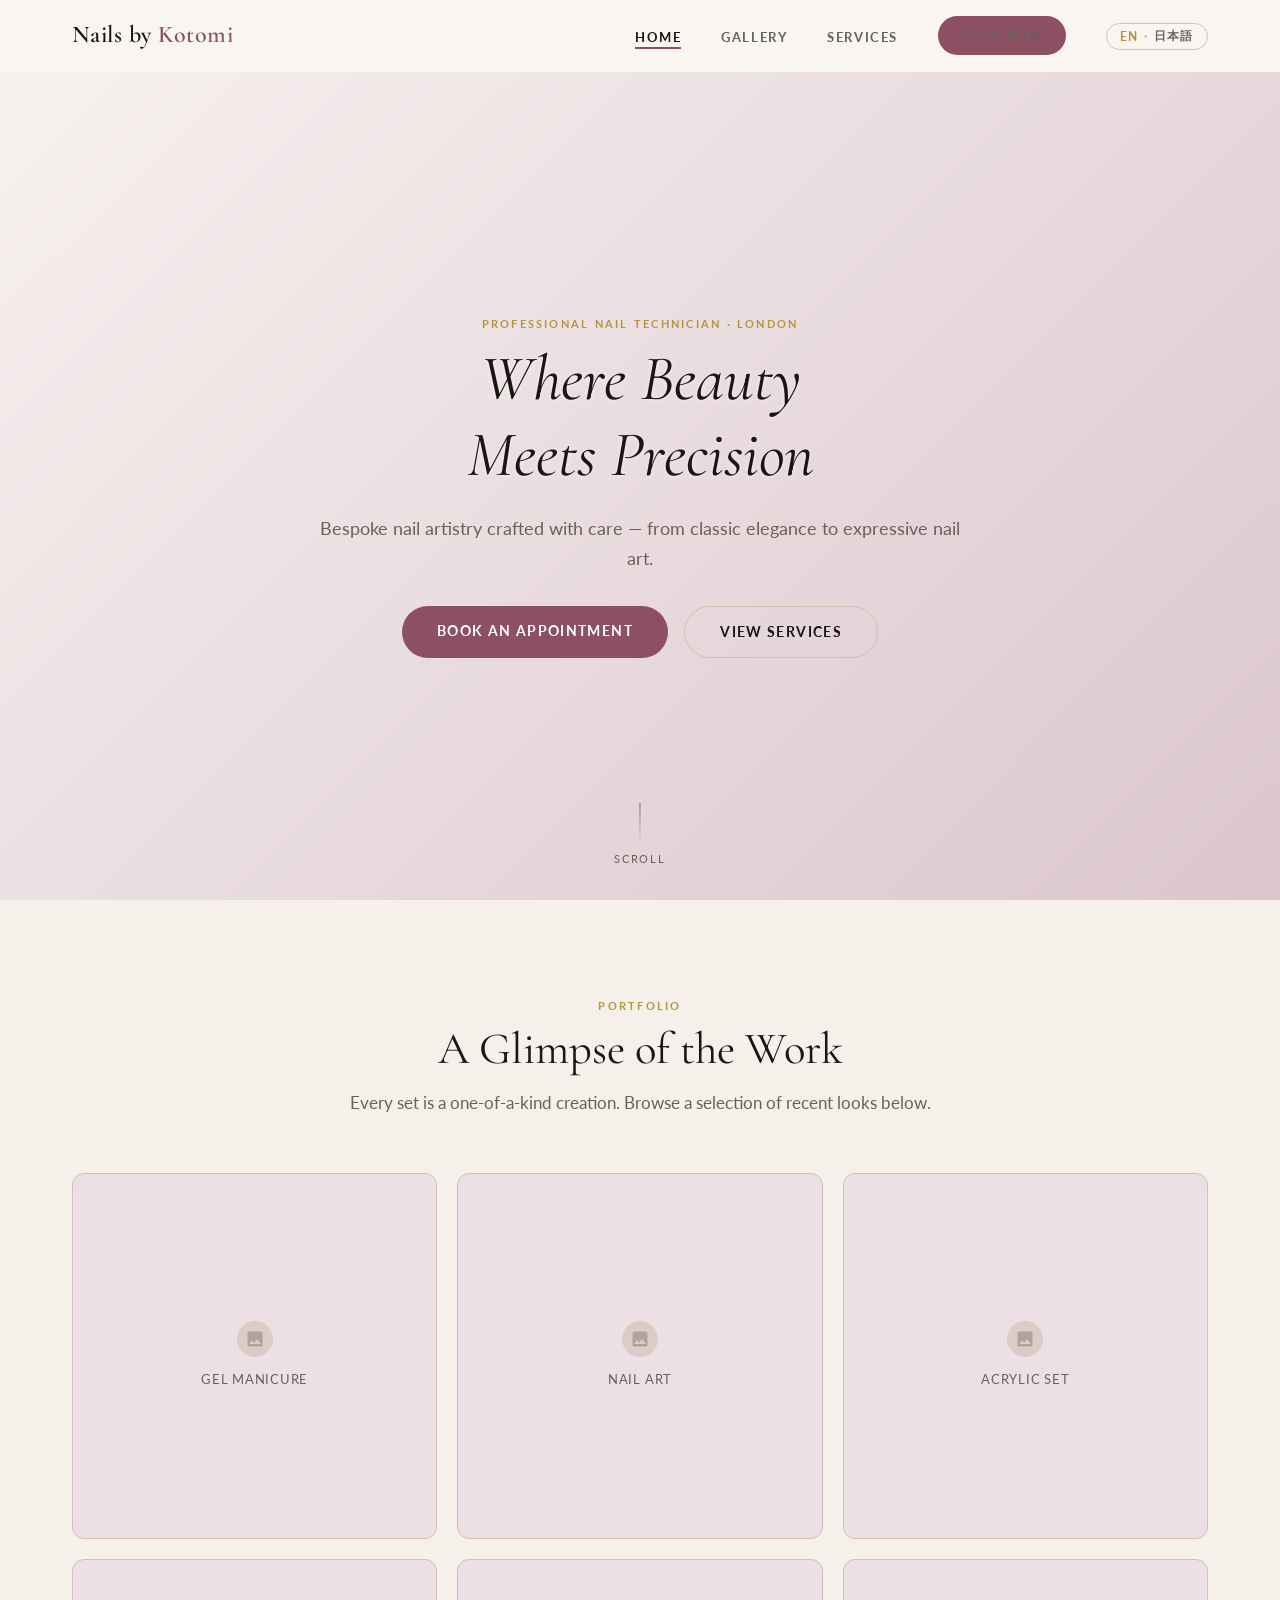
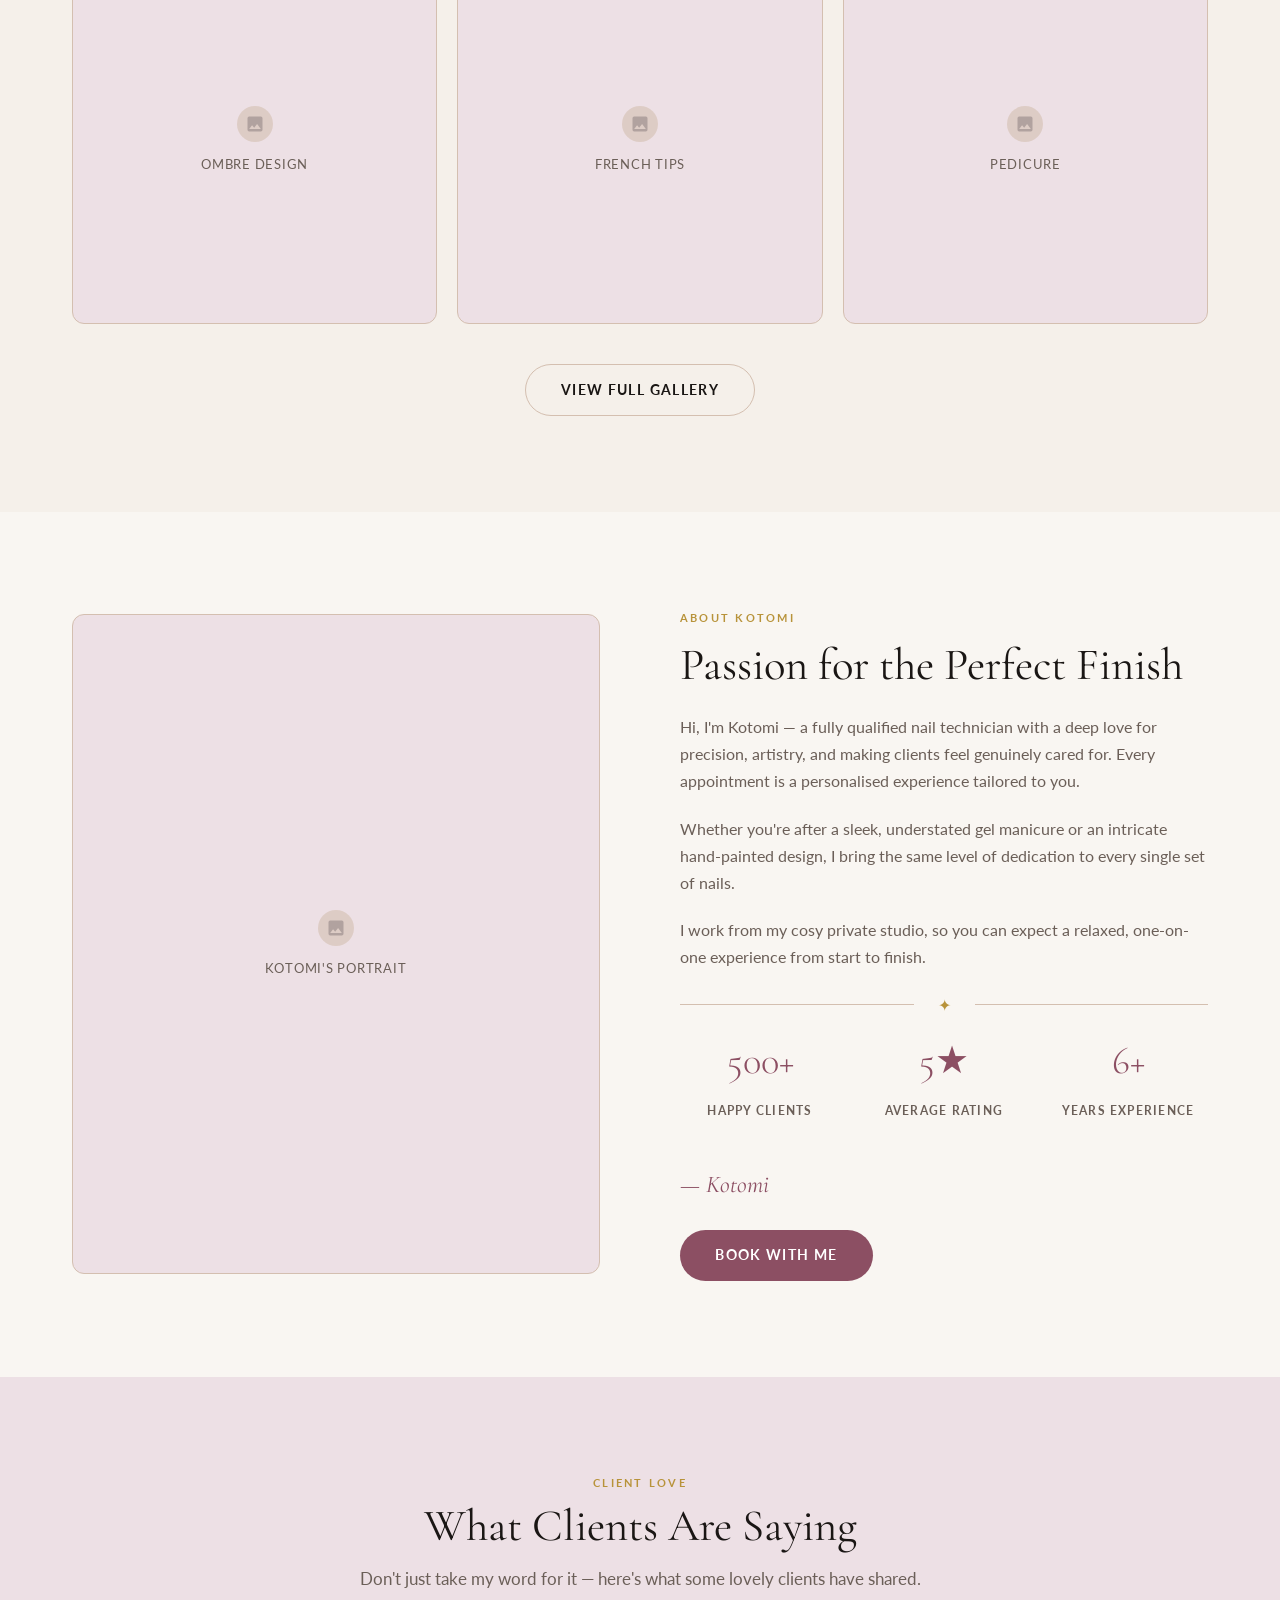
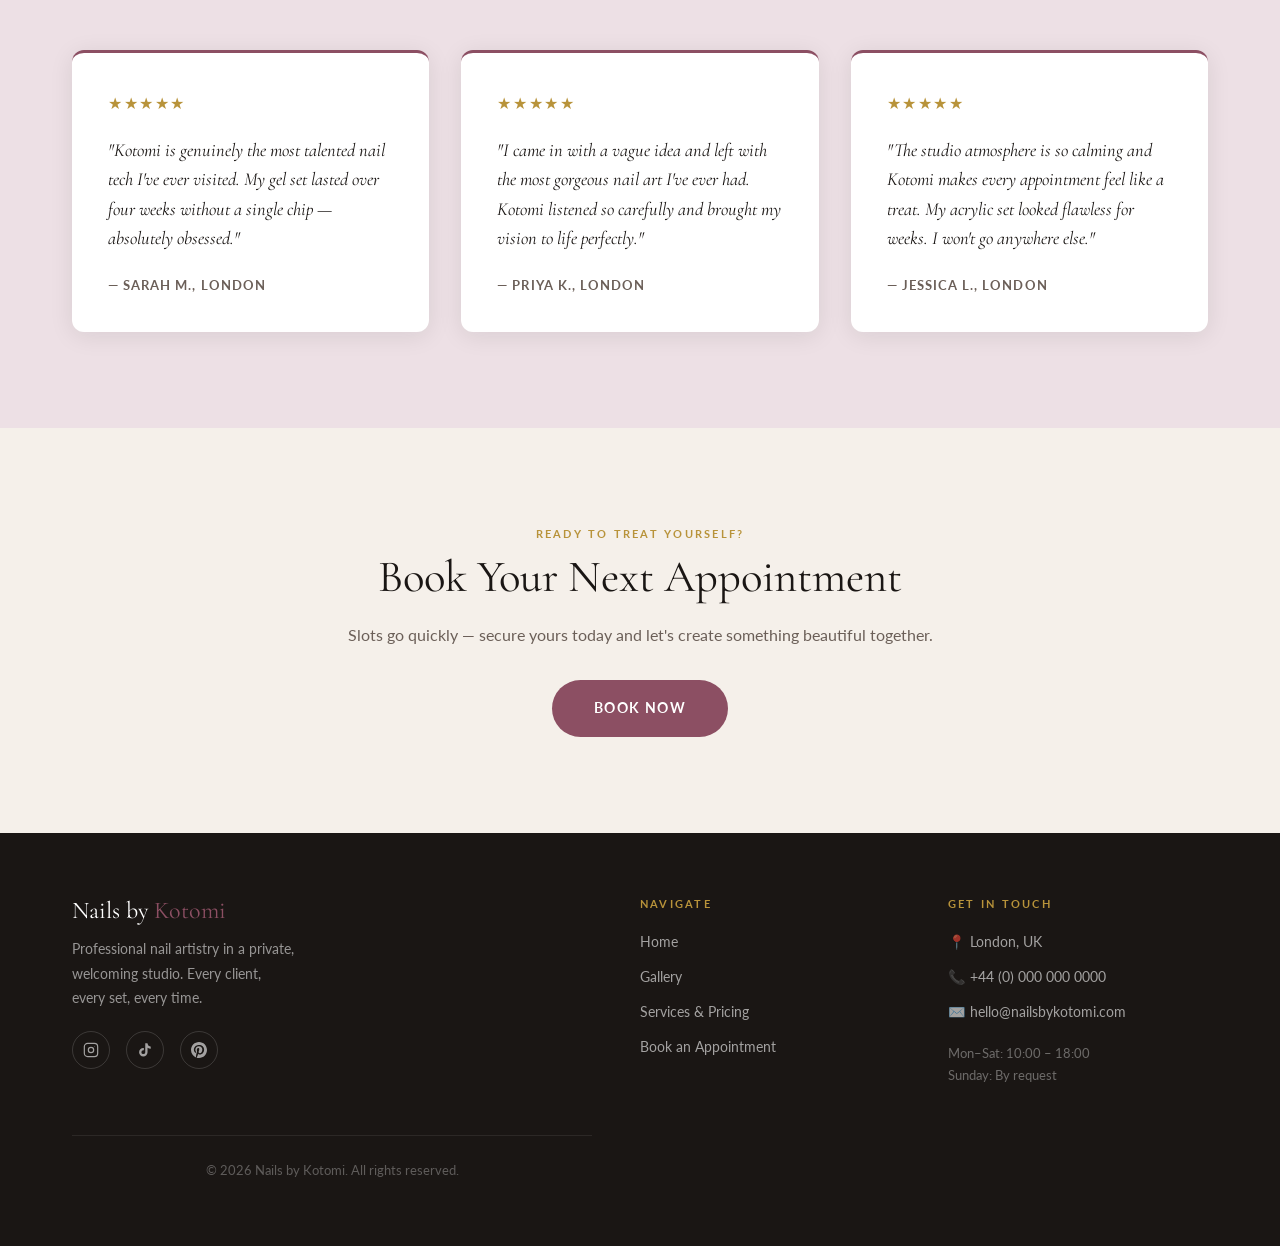
==== commit 04708ade: "Add bilingual EN/JA support" ====
--- a/index.html
+++ b/index.html
@@ -1,12 +1,11 @@
 <!DOCTYPE html>
-<html lang="en">
+<html lang="en" data-lang="en">
 <head>
   <meta charset="UTF-8" />
   <meta name="viewport" content="width=device-width, initial-scale=1.0" />
   <meta name="description" content="Nails by Kotomi — Professional nail technician offering gel manicures, acrylic sets, nail art and pedicures. Book your appointment today." />
   <title>Nails by Kotomi — Where Beauty Meets Precision</title>
   <link rel="stylesheet" href="styles.css" />
-  <!-- Preconnect for Google Fonts performance -->
   <link rel="preconnect" href="https://fonts.googleapis.com" />
   <link rel="preconnect" href="https://fonts.gstatic.com" crossorigin />
 </head>
@@ -18,20 +17,24 @@
   <nav class="nav" id="main-nav" role="navigation" aria-label="Main navigation">
     <div class="container nav__inner">
 
-      <!-- Logo -->
       <a href="index.html" class="nav__logo" aria-label="Nails by Kotomi — home">
         Nails by <span>Kotomi</span>
       </a>
 
-      <!-- Desktop links -->
       <ul class="nav__links" role="list">
-        <li><a href="index.html" class="active">Home</a></li>
-        <li><a href="gallery.html">Gallery</a></li>
-        <li><a href="services.html">Services</a></li>
-        <li><a href="booking.html" class="btn btn--primary">Book Now</a></li>
+        <li><a href="index.html" class="active" data-i18n="nav.home">Home</a></li>
+        <li><a href="gallery.html" data-i18n="nav.gallery">Gallery</a></li>
+        <li><a href="services.html" data-i18n="nav.services">Services</a></li>
+        <li><a href="booking.html" class="btn btn--primary" data-i18n="nav.bookNow">Book Now</a></li>
+        <li>
+          <button class="lang-toggle" aria-label="Switch language">
+            <span class="lang-toggle__en">EN</span>
+            <span class="lang-toggle__sep">·</span>
+            <span class="lang-toggle__ja">日本語</span>
+          </button>
+        </li>
       </ul>
 
-      <!-- Mobile hamburger -->
       <button class="nav__toggle" id="nav-toggle" aria-label="Toggle menu" aria-expanded="false">
         <span></span>
         <span></span>
@@ -40,12 +43,16 @@
 
     </div>
 
-    <!-- Mobile dropdown -->
     <div class="nav__mobile" id="nav-mobile" role="menu">
-      <a href="index.html" role="menuitem">Home</a>
-      <a href="gallery.html" role="menuitem">Gallery</a>
-      <a href="services.html" role="menuitem">Services &amp; Pricing</a>
-      <a href="booking.html" role="menuitem">Book an Appointment</a>
+      <a href="index.html" role="menuitem" data-i18n="nav.home">Home</a>
+      <a href="gallery.html" role="menuitem" data-i18n="nav.gallery">Gallery</a>
+      <a href="services.html" role="menuitem" data-i18n="nav.mobileServices">Services &amp; Pricing</a>
+      <a href="booking.html" role="menuitem" data-i18n="nav.mobileBook">Book an Appointment</a>
+      <button class="lang-toggle" aria-label="Switch language">
+        <span class="lang-toggle__en">EN</span>
+        <span class="lang-toggle__sep">·</span>
+        <span class="lang-toggle__ja">日本語</span>
+      </button>
     </div>
   </nav>
 
@@ -54,24 +61,22 @@
        HERO
   ════════════════════════════════════════ -->
   <section class="hero" aria-label="Hero">
-    <!-- Background — swap src for a real photo when ready -->
     <div class="hero__bg" role="img" aria-label="Nail art background"></div>
     <div class="hero__overlay" aria-hidden="true"></div>
 
     <div class="hero__content">
-      <span class="section-eyebrow">Professional Nail Technician · London</span>
-      <h1>Where Beauty<br />Meets Precision</h1>
-      <p>Bespoke nail artistry crafted with care — from classic elegance to expressive nail art.</p>
+      <span class="section-eyebrow" data-i18n="home.heroEyebrow">Professional Nail Technician · London</span>
+      <h1 data-i18n-html="home.heroTitle">Where Beauty<br />Meets Precision</h1>
+      <p data-i18n="home.heroP">Bespoke nail artistry crafted with care — from classic elegance to expressive nail art.</p>
       <div style="display:flex; gap:1rem; justify-content:center; flex-wrap:wrap;">
-        <a href="booking.html" class="btn btn--primary">Book an Appointment</a>
-        <a href="services.html" class="btn btn--outline">View Services</a>
-      </div>
-    </div>
-
-    <!-- Animated scroll indicator -->
+        <a href="booking.html" class="btn btn--primary" data-i18n="home.bookBtn">Book an Appointment</a>
+        <a href="services.html" class="btn btn--outline" data-i18n="home.viewServices">View Services</a>
+      </div>
+    </div>
+
     <div class="hero__scroll" aria-hidden="true">
       <div class="hero__scroll-line"></div>
-      <span>Scroll</span>
+      <span data-i18n="home.scroll">Scroll</span>
     </div>
   </section>
 
@@ -83,23 +88,22 @@
     <div class="container">
 
       <header class="section-header">
-        <span class="section-eyebrow">Portfolio</span>
-        <h2 id="gallery-preview-title">A Glimpse of the Work</h2>
-        <p>Every set is a one-of-a-kind creation. Browse a selection of recent looks below.</p>
+        <span class="section-eyebrow" data-i18n="home.galleryEyebrow">Portfolio</span>
+        <h2 id="gallery-preview-title" data-i18n="home.galleryTitle">A Glimpse of the Work</h2>
+        <p data-i18n="home.galleryP">Every set is a one-of-a-kind creation. Browse a selection of recent looks below.</p>
       </header>
 
-      <!-- 6-image preview grid -->
       <div class="gallery-preview__grid" role="list" aria-label="Gallery preview">
-        <div class="img-placeholder" role="listitem" style="aspect-ratio:1/1">Gel Manicure</div>
-        <div class="img-placeholder" role="listitem" style="aspect-ratio:1/1">Nail Art</div>
-        <div class="img-placeholder" role="listitem" style="aspect-ratio:1/1">Acrylic Set</div>
-        <div class="img-placeholder" role="listitem" style="aspect-ratio:1/1">Ombre Design</div>
-        <div class="img-placeholder" role="listitem" style="aspect-ratio:1/1">French Tips</div>
-        <div class="img-placeholder" role="listitem" style="aspect-ratio:1/1">Pedicure</div>
+        <div class="img-placeholder" role="listitem" style="aspect-ratio:1/1" data-i18n="home.gItem0">Gel Manicure</div>
+        <div class="img-placeholder" role="listitem" style="aspect-ratio:1/1" data-i18n="home.gItem1">Nail Art</div>
+        <div class="img-placeholder" role="listitem" style="aspect-ratio:1/1" data-i18n="home.gItem2">Acrylic Set</div>
+        <div class="img-placeholder" role="listitem" style="aspect-ratio:1/1" data-i18n="home.gItem3">Ombre Design</div>
+        <div class="img-placeholder" role="listitem" style="aspect-ratio:1/1" data-i18n="home.gItem4">French Tips</div>
+        <div class="img-placeholder" role="listitem" style="aspect-ratio:1/1" data-i18n="home.gItem5">Pedicure</div>
       </div>
 
       <div class="text-center mt-3" style="margin-top:2.5rem;">
-        <a href="gallery.html" class="btn btn--outline">View Full Gallery</a>
+        <a href="gallery.html" class="btn btn--outline" data-i18n="home.viewGallery">View Full Gallery</a>
       </div>
 
     </div>
@@ -113,53 +117,39 @@
     <div class="container">
       <div class="about__inner">
 
-        <!-- Portrait placeholder -->
         <div class="about__image">
           <div class="img-placeholder" style="aspect-ratio:4/5; width:100%; min-height:360px;">
             Kotomi's Portrait
           </div>
         </div>
 
-        <!-- Text -->
         <div class="about__text">
-          <span class="section-eyebrow">About Kotomi</span>
-          <h2 id="about-title">Passion for the Perfect Finish</h2>
-          <p>
-            Hi, I'm Kotomi — a fully qualified nail technician with a deep love for
-            precision, artistry, and making clients feel genuinely cared for. Every
-            appointment is a personalised experience tailored to you.
-          </p>
-          <p>
-            Whether you're after a sleek, understated gel manicure or an intricate
-            hand-painted design, I bring the same level of dedication to every single
-            set of nails.
-          </p>
-          <p>
-            I work from my cosy private studio, so you can expect a relaxed, one-on-one
-            experience from start to finish.
-          </p>
+          <span class="section-eyebrow" data-i18n="home.aboutEyebrow">About Kotomi</span>
+          <h2 id="about-title" data-i18n="home.aboutTitle">Passion for the Perfect Finish</h2>
+          <p data-i18n="home.aboutP1">Hi, I'm Kotomi — a fully qualified nail technician with a deep love for precision, artistry, and making clients feel genuinely cared for. Every appointment is a personalised experience tailored to you.</p>
+          <p data-i18n="home.aboutP2">Whether you're after a sleek, understated gel manicure or an intricate hand-painted design, I bring the same level of dedication to every single set of nails.</p>
+          <p data-i18n="home.aboutP3">I work from my cosy private studio, so you can expect a relaxed, one-on-one experience from start to finish.</p>
 
           <div class="divider" aria-hidden="true"><span>✦</span></div>
 
-          <!-- Quick stats -->
           <div style="display:grid; grid-template-columns: repeat(3,1fr); gap:1.5rem; margin-top:1.5rem; text-align:center;">
             <div>
               <p style="font-family:'Cormorant Garamond',serif; font-size:2.4rem; font-weight:300; color:var(--pink); max-width:unset; line-height:1;">500+</p>
-              <p style="font-size:0.78rem; font-weight:700; letter-spacing:0.1em; text-transform:uppercase;">Happy Clients</p>
+              <p style="font-size:0.78rem; font-weight:700; letter-spacing:0.1em; text-transform:uppercase;" data-i18n="home.statClients">Happy Clients</p>
             </div>
             <div>
               <p style="font-family:'Cormorant Garamond',serif; font-size:2.4rem; font-weight:300; color:var(--pink); max-width:unset; line-height:1;">5★</p>
-              <p style="font-size:0.78rem; font-weight:700; letter-spacing:0.1em; text-transform:uppercase;">Average Rating</p>
+              <p style="font-size:0.78rem; font-weight:700; letter-spacing:0.1em; text-transform:uppercase;" data-i18n="home.statRating">Average Rating</p>
             </div>
             <div>
               <p style="font-family:'Cormorant Garamond',serif; font-size:2.4rem; font-weight:300; color:var(--pink); max-width:unset; line-height:1;">6+</p>
-              <p style="font-size:0.78rem; font-weight:700; letter-spacing:0.1em; text-transform:uppercase;">Years Experience</p>
+              <p style="font-size:0.78rem; font-weight:700; letter-spacing:0.1em; text-transform:uppercase;" data-i18n="home.statYears">Years Experience</p>
             </div>
           </div>
 
           <em class="about__signature">— Kotomi</em>
           <div style="margin-top:1.5rem;">
-            <a href="booking.html" class="btn btn--primary">Book with Me</a>
+            <a href="booking.html" class="btn btn--primary" data-i18n="home.bookWithMe">Book with Me</a>
           </div>
         </div>
 
@@ -175,38 +165,35 @@
     <div class="container">
 
       <header class="section-header">
-        <span class="section-eyebrow">Client Love</span>
-        <h2 id="testimonials-title">What Clients Are Saying</h2>
-        <p>Don't just take my word for it — here's what some lovely clients have shared.</p>
+        <span class="section-eyebrow" data-i18n="home.testimonialsEyebrow">Client Love</span>
+        <h2 id="testimonials-title" data-i18n="home.testimonialsTitle">What Clients Are Saying</h2>
+        <p data-i18n="home.testimonialsP">Don't just take my word for it — here's what some lovely clients have shared.</p>
       </header>
 
       <div class="testimonials__grid" role="list">
 
         <article class="testimonial-card" role="listitem">
           <div class="testimonial-card__stars" aria-label="5 stars">★★★★★</div>
-          <blockquote class="testimonial-card__quote">
-            "Kotomi is genuinely the most talented nail tech I've ever visited. My gel
-            set lasted over four weeks without a single chip — absolutely obsessed."
+          <blockquote class="testimonial-card__quote" data-i18n="home.t1quote">
+            "Kotomi is genuinely the most talented nail tech I've ever visited. My gel set lasted over four weeks without a single chip — absolutely obsessed."
           </blockquote>
-          <p class="testimonial-card__author">— Sarah M., London</p>
+          <p class="testimonial-card__author" data-i18n="home.t1author">— Sarah M., London</p>
         </article>
 
         <article class="testimonial-card" role="listitem">
           <div class="testimonial-card__stars" aria-label="5 stars">★★★★★</div>
-          <blockquote class="testimonial-card__quote">
-            "I came in with a vague idea and left with the most gorgeous nail art I've
-            ever had. Kotomi listened so carefully and brought my vision to life perfectly."
+          <blockquote class="testimonial-card__quote" data-i18n="home.t2quote">
+            "I came in with a vague idea and left with the most gorgeous nail art I've ever had. Kotomi listened so carefully and brought my vision to life perfectly."
           </blockquote>
-          <p class="testimonial-card__author">— Priya K., London</p>
+          <p class="testimonial-card__author" data-i18n="home.t2author">— Priya K., London</p>
         </article>
 
         <article class="testimonial-card" role="listitem">
           <div class="testimonial-card__stars" aria-label="5 stars">★★★★★</div>
-          <blockquote class="testimonial-card__quote">
-            "The studio atmosphere is so calming and Kotomi makes every appointment feel
-            like a treat. My acrylic set looked flawless for weeks. I won't go anywhere else."
+          <blockquote class="testimonial-card__quote" data-i18n="home.t3quote">
+            "The studio atmosphere is so calming and Kotomi makes every appointment feel like a treat. My acrylic set looked flawless for weeks. I won't go anywhere else."
           </blockquote>
-          <p class="testimonial-card__author">— Jessica L., London</p>
+          <p class="testimonial-card__author" data-i18n="home.t3author">— Jessica L., London</p>
         </article>
 
       </div>
@@ -220,12 +207,12 @@
   ════════════════════════════════════════ -->
   <section class="section section--cream" aria-label="Book an appointment call to action">
     <div class="container text-center">
-      <span class="section-eyebrow">Ready to treat yourself?</span>
-      <h2 style="margin-bottom:1rem;">Book Your Next Appointment</h2>
-      <p style="margin-inline:auto; margin-bottom:2rem;">
+      <span class="section-eyebrow" data-i18n="home.ctaEyebrow">Ready to treat yourself?</span>
+      <h2 style="margin-bottom:1rem;" data-i18n="home.ctaTitle">Book Your Next Appointment</h2>
+      <p style="margin-inline:auto; margin-bottom:2rem;" data-i18n="home.ctaP">
         Slots go quickly — secure yours today and let's create something beautiful together.
       </p>
-      <a href="booking.html" class="btn btn--primary" style="font-size:0.9rem; padding:1rem 2.6rem;">
+      <a href="booking.html" class="btn btn--primary" style="font-size:0.9rem; padding:1rem 2.6rem;" data-i18n="home.ctaBtn">
         Book Now
       </a>
     </div>
@@ -239,14 +226,11 @@
     <div class="container">
       <div class="footer__inner">
 
-        <!-- Brand -->
         <div class="footer__brand">
           <h3>Nails by <span>Kotomi</span></h3>
-          <p>Professional nail artistry in a private, welcoming studio. Every client, every set, every time.</p>
-
-          <!-- Social icons (SVG inline for crisp rendering at any size) -->
+          <p data-i18n="footer.tagline">Professional nail artistry in a private, welcoming studio. Every client, every set, every time.</p>
+
           <div class="footer__socials" aria-label="Social media links">
-            <!-- Instagram -->
             <a href="#" class="footer__social-icon" aria-label="Instagram" rel="noopener">
               <svg width="16" height="16" viewBox="0 0 24 24" fill="none" stroke="currentColor" stroke-width="1.8" stroke-linecap="round" stroke-linejoin="round" aria-hidden="true">
                 <rect x="2" y="2" width="20" height="20" rx="5" ry="5"/>
@@ -254,13 +238,11 @@
                 <circle cx="17.5" cy="6.5" r="0.5" fill="currentColor" stroke="none"/>
               </svg>
             </a>
-            <!-- TikTok -->
             <a href="#" class="footer__social-icon" aria-label="TikTok" rel="noopener">
               <svg width="16" height="16" viewBox="0 0 24 24" fill="currentColor" aria-hidden="true">
                 <path d="M19.59 6.69a4.83 4.83 0 0 1-3.77-4.25V2h-3.45v13.67a2.89 2.89 0 0 1-2.88 2.5 2.89 2.89 0 0 1-2.89-2.89 2.89 2.89 0 0 1 2.89-2.89c.28 0 .54.04.79.1V9.01a6.33 6.33 0 0 0-.79-.05 6.34 6.34 0 0 0-6.34 6.34 6.34 6.34 0 0 0 6.34 6.34 6.34 6.34 0 0 0 6.33-6.34V8.69a8.18 8.18 0 0 0 4.78 1.52V6.75a4.85 4.85 0 0 1-1.01-.06z"/>
               </svg>
             </a>
-            <!-- Pinterest -->
             <a href="#" class="footer__social-icon" aria-label="Pinterest" rel="noopener">
               <svg width="16" height="16" viewBox="0 0 24 24" fill="currentColor" aria-hidden="true">
                 <path d="M12 0C5.373 0 0 5.373 0 12c0 5.084 3.163 9.426 7.627 11.174-.105-.949-.2-2.405.042-3.441.218-.937 1.407-5.965 1.407-5.965s-.359-.719-.359-1.782c0-1.668.967-2.914 2.171-2.914 1.023 0 1.518.769 1.518 1.69 0 1.029-.655 2.568-.994 3.995-.283 1.194.599 2.169 1.777 2.169 2.133 0 3.772-2.249 3.772-5.495 0-2.873-2.064-4.882-5.012-4.882-3.414 0-5.418 2.561-5.418 5.207 0 1.031.397 2.138.893 2.738a.36.36 0 0 1 .083.345l-.333 1.36c-.053.22-.174.267-.402.161-1.499-.698-2.436-2.889-2.436-4.649 0-3.785 2.75-7.262 7.929-7.262 4.163 0 7.398 2.967 7.398 6.931 0 4.136-2.607 7.464-6.227 7.464-1.216 0-2.359-.632-2.75-1.378l-.748 2.853c-.271 1.043-1.002 2.35-1.492 3.146C9.57 23.812 10.763 24 12 24c6.627 0 12-5.373 12-12S18.627 0 12 0z"/>
@@ -269,25 +251,23 @@
           </div>
         </div>
 
-        <!-- Quick links -->
         <div class="footer__col">
-          <h4>Navigate</h4>
+          <h4 data-i18n="footer.navigate">Navigate</h4>
           <ul role="list">
-            <li><a href="index.html">Home</a></li>
-            <li><a href="gallery.html">Gallery</a></li>
-            <li><a href="services.html">Services &amp; Pricing</a></li>
-            <li><a href="booking.html">Book an Appointment</a></li>
+            <li><a href="index.html" data-i18n="footer.home">Home</a></li>
+            <li><a href="gallery.html" data-i18n="footer.gallery">Gallery</a></li>
+            <li><a href="services.html" data-i18n="footer.servicesLink">Services &amp; Pricing</a></li>
+            <li><a href="booking.html" data-i18n="footer.bookLink">Book an Appointment</a></li>
           </ul>
         </div>
 
-        <!-- Contact -->
         <div class="footer__col">
-          <h4>Get in Touch</h4>
+          <h4 data-i18n="footer.contact">Get in Touch</h4>
           <ul role="list">
             <li>📍 London, UK</li>
             <li>📞 +44 (0) 000 000 0000</li>
             <li>✉️ hello@nailsbykotomi.com</li>
-            <li style="margin-top:0.5rem; font-size:0.8rem; opacity:0.6;">
+            <li style="margin-top:0.5rem; font-size:0.8rem; opacity:0.6;" data-i18n-html="footer.hours">
               Mon–Sat: 10:00 – 18:00<br />
               Sunday: By request
             </li>
@@ -297,11 +277,12 @@
       </div>
 
       <p class="footer__bottom">
-        &copy; <span id="footer-year"></span> Nails by Kotomi. All rights reserved.
+        &copy; <span id="footer-year"></span> <span data-i18n="footer.copyright">Nails by Kotomi. All rights reserved.</span>
       </p>
     </div>
   </footer>
 
+  <script src="content.js"></script>
   <script src="script.js"></script>
 </body>
 </html>
--- a/styles.css
+++ b/styles.css
@@ -1,11 +1,11 @@
 /* ============================================================
    Nails by Kotomi — Global Stylesheet
    Palette:
-     --pink:     #f2a7bb  (blush pink)
-     --cream:    #fdf6f0  (cream background)
-     --nude:     #e8c9b0  (warm nude)
-     --offwhite: #fafafa
-     --gold:     #c9a84c  (soft gold accent)
+     --rose:     #8c4f63  (deep mauve rose)
+     --cream:    #f5f0ea  (warm ivory)
+     --nude:     #d4bfb0  (cool taupe)
+     --offwhite: #f9f6f2
+     --gold:     #b8933a  (rich champagne gold)
    Fonts: Cormorant Garamond (headings), Lato (body)
    ============================================================ */
 
@@ -14,18 +14,18 @@
 
 /* ── Custom Properties ── */
 :root {
-  --pink:      #f2a7bb;
-  --pink-light:#fce8ef;
-  --cream:     #fdf6f0;
-  --nude:      #e8c9b0;
-  --offwhite:  #fafafa;
-  --gold:      #c9a84c;
-  --gold-dark: #a8872e;
-  --text:      #3a3028;
-  --text-muted:#8a7a72;
+  --pink:      #8c4f63;
+  --pink-light:#ede0e5;
+  --cream:     #f5f0ea;
+  --nude:      #d4bfb0;
+  --offwhite:  #f9f6f2;
+  --gold:      #b8933a;
+  --gold-dark: #8f6e22;
+  --text:      #1a1614;
+  --text-muted:#6b5f58;
   --white:     #ffffff;
-  --shadow:    0 4px 24px rgba(58, 48, 40, 0.08);
-  --shadow-hover: 0 8px 36px rgba(58, 48, 40, 0.15);
+  --shadow:    0 4px 24px rgba(26, 22, 20, 0.09);
+  --shadow-hover: 0 8px 36px rgba(26, 22, 20, 0.18);
   --radius:    12px;
   --transition: 0.3s ease;
   --nav-height: 72px;
@@ -151,9 +151,9 @@
 }
 
 .btn--primary:hover {
-  background-color: #e8899e;
+  background-color: #7a3f54;
   transform: translateY(-2px);
-  box-shadow: 0 6px 20px rgba(242, 167, 187, 0.45);
+  box-shadow: 0 6px 20px rgba(140, 79, 99, 0.4);
 }
 
 .btn--outline {
@@ -226,7 +226,7 @@
   top: 0;
   z-index: 1000;
   height: var(--nav-height);
-  background-color: rgba(253, 246, 240, 0.92);
+  background-color: rgba(249, 246, 242, 0.94);
   backdrop-filter: blur(10px);
   -webkit-backdrop-filter: blur(10px);
   border-bottom: 1px solid transparent;
@@ -385,8 +385,8 @@
   inset: 0;
   background: linear-gradient(
     135deg,
-    rgba(253, 246, 240, 0.75) 0%,
-    rgba(242, 167, 187, 0.25) 100%
+    rgba(249, 246, 242, 0.78) 0%,
+    rgba(140, 79, 99, 0.18) 100%
   );
   z-index: 1;
 }
@@ -614,7 +614,7 @@
 .footer__social-icon:hover {
   border-color: var(--pink);
   color: var(--pink);
-  background: rgba(242, 167, 187, 0.1);
+  background: rgba(140, 79, 99, 0.1);
 }
 
 .footer__bottom {
@@ -1083,6 +1083,49 @@
   }
 }
 
+/* ── Language Toggle ── */
+.lang-toggle {
+  display: inline-flex;
+  align-items: center;
+  gap: 0.35rem;
+  background: none;
+  border: 1px solid var(--nude);
+  border-radius: 50px;
+  padding: 0.32rem 0.85rem;
+  font-family: 'Lato', sans-serif;
+  font-size: 0.72rem;
+  font-weight: 700;
+  letter-spacing: 0.1em;
+  cursor: pointer;
+  color: var(--text-muted);
+  transition: border-color var(--transition), color var(--transition);
+  white-space: nowrap;
+}
+
+.lang-toggle:hover {
+  border-color: var(--gold);
+  color: var(--text);
+}
+
+.lang-toggle__en,
+.lang-toggle__ja {
+  transition: color var(--transition);
+}
+
+.lang-toggle__sep {
+  opacity: 0.4;
+}
+
+[data-lang="en"] .lang-toggle__en,
+[data-lang="ja"] .lang-toggle__ja {
+  color: var(--gold);
+}
+
+.nav__mobile .lang-toggle {
+  align-self: flex-start;
+  margin-top: 0.5rem;
+}
+
 /* ── Utility ── */
 .text-center { text-align: center; }
 .mt-1 { margin-top: 0.5rem; }
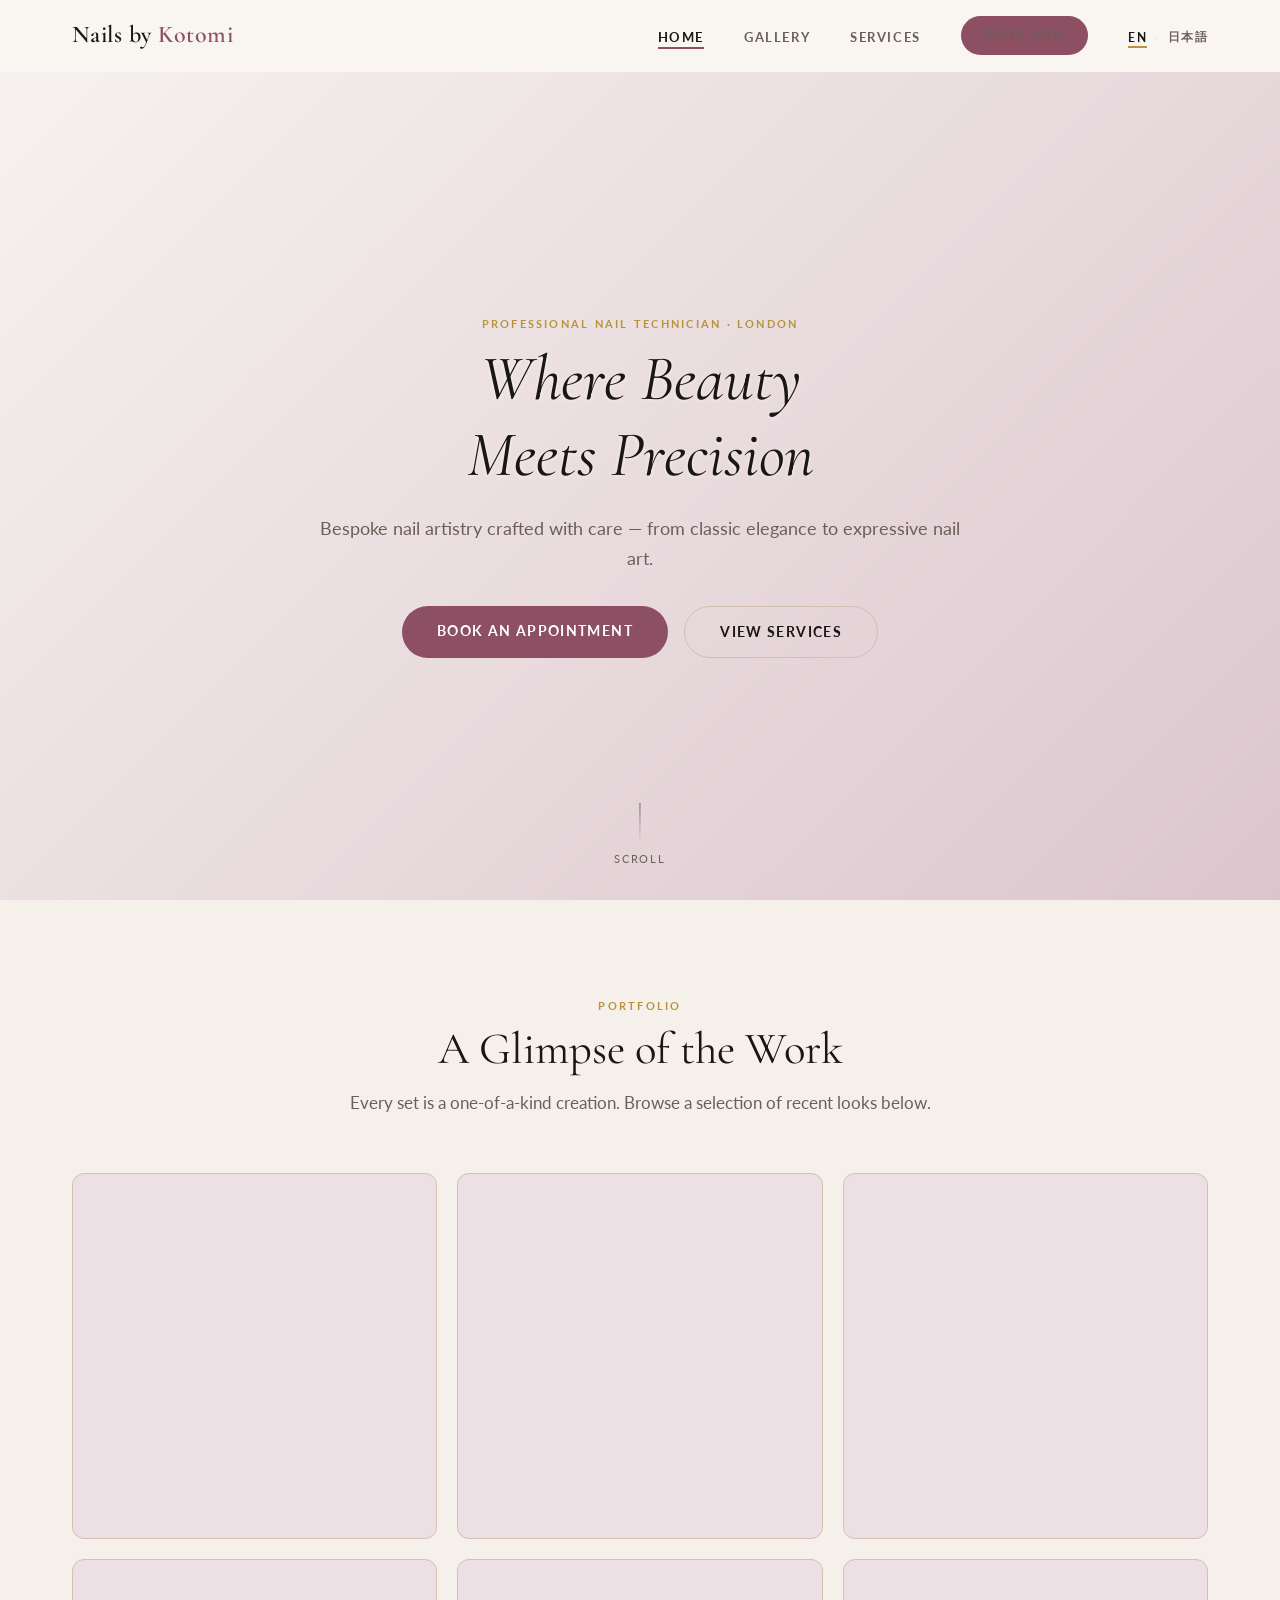
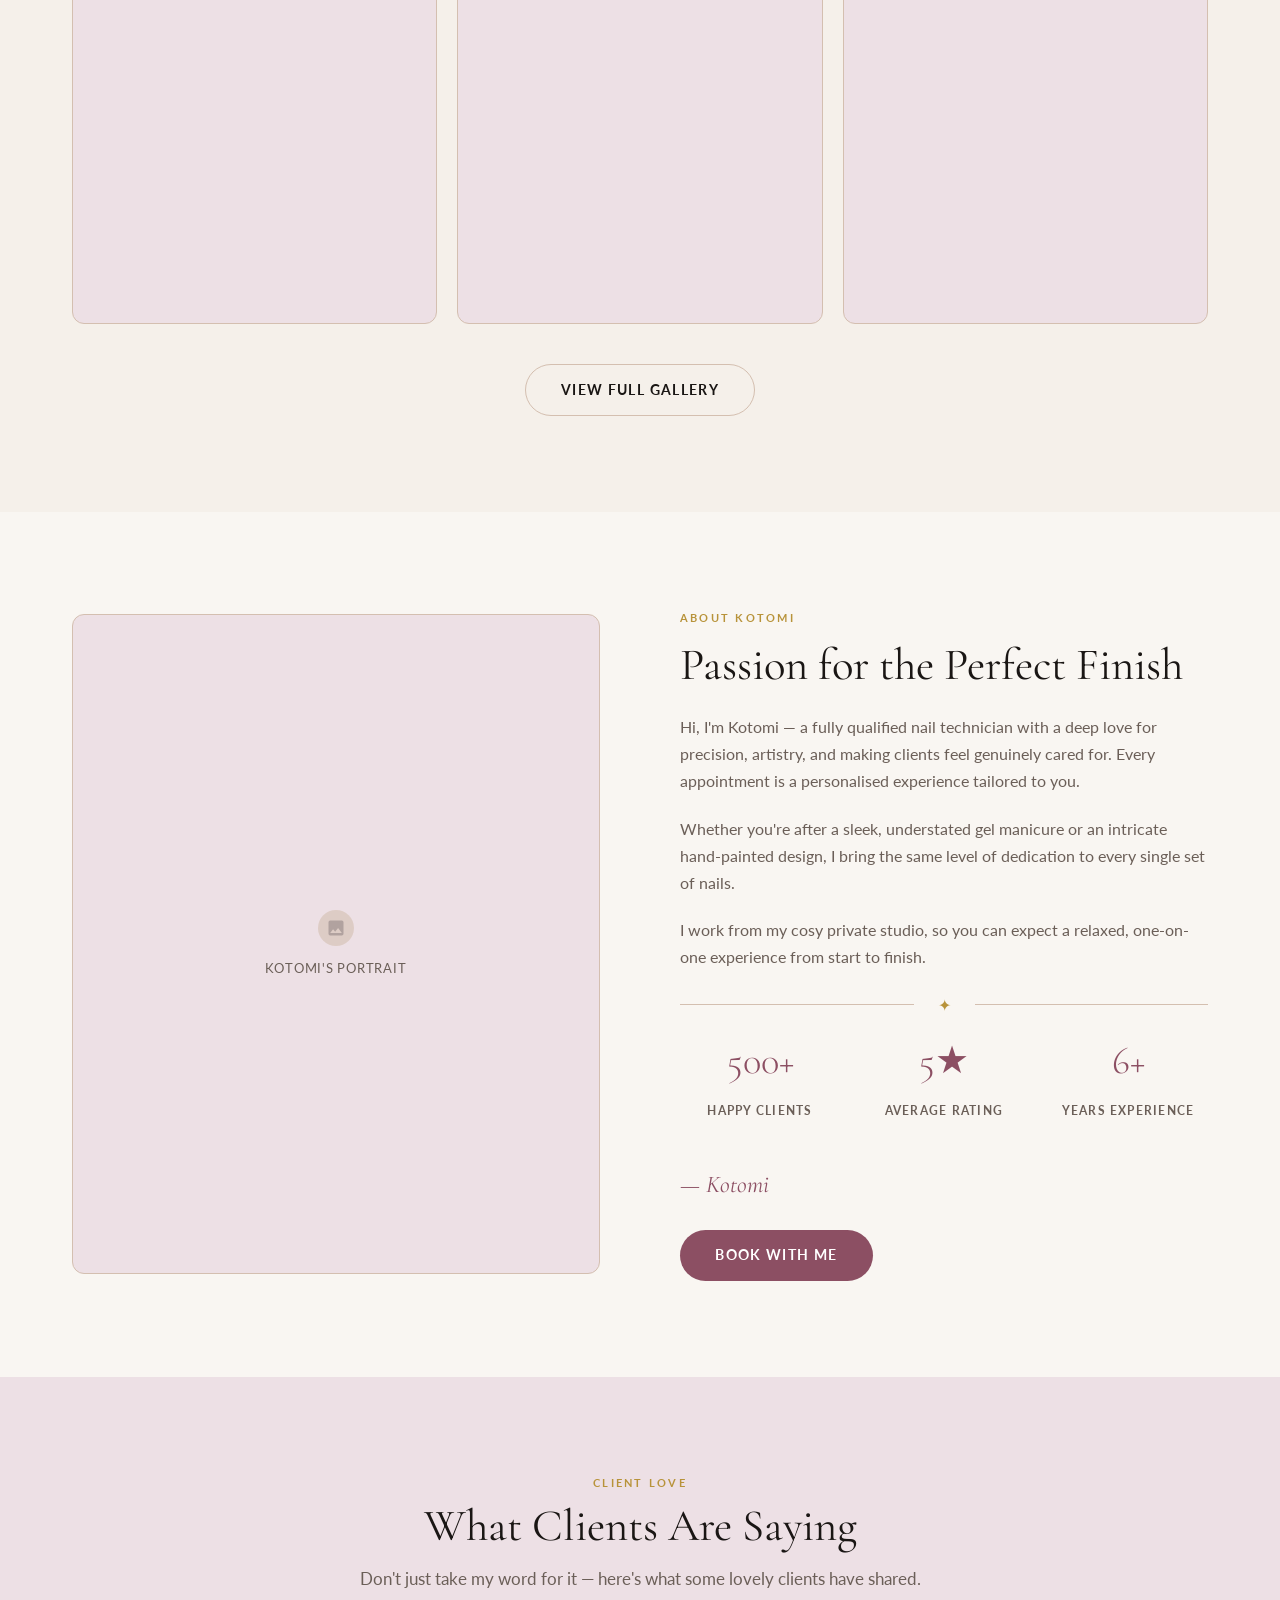
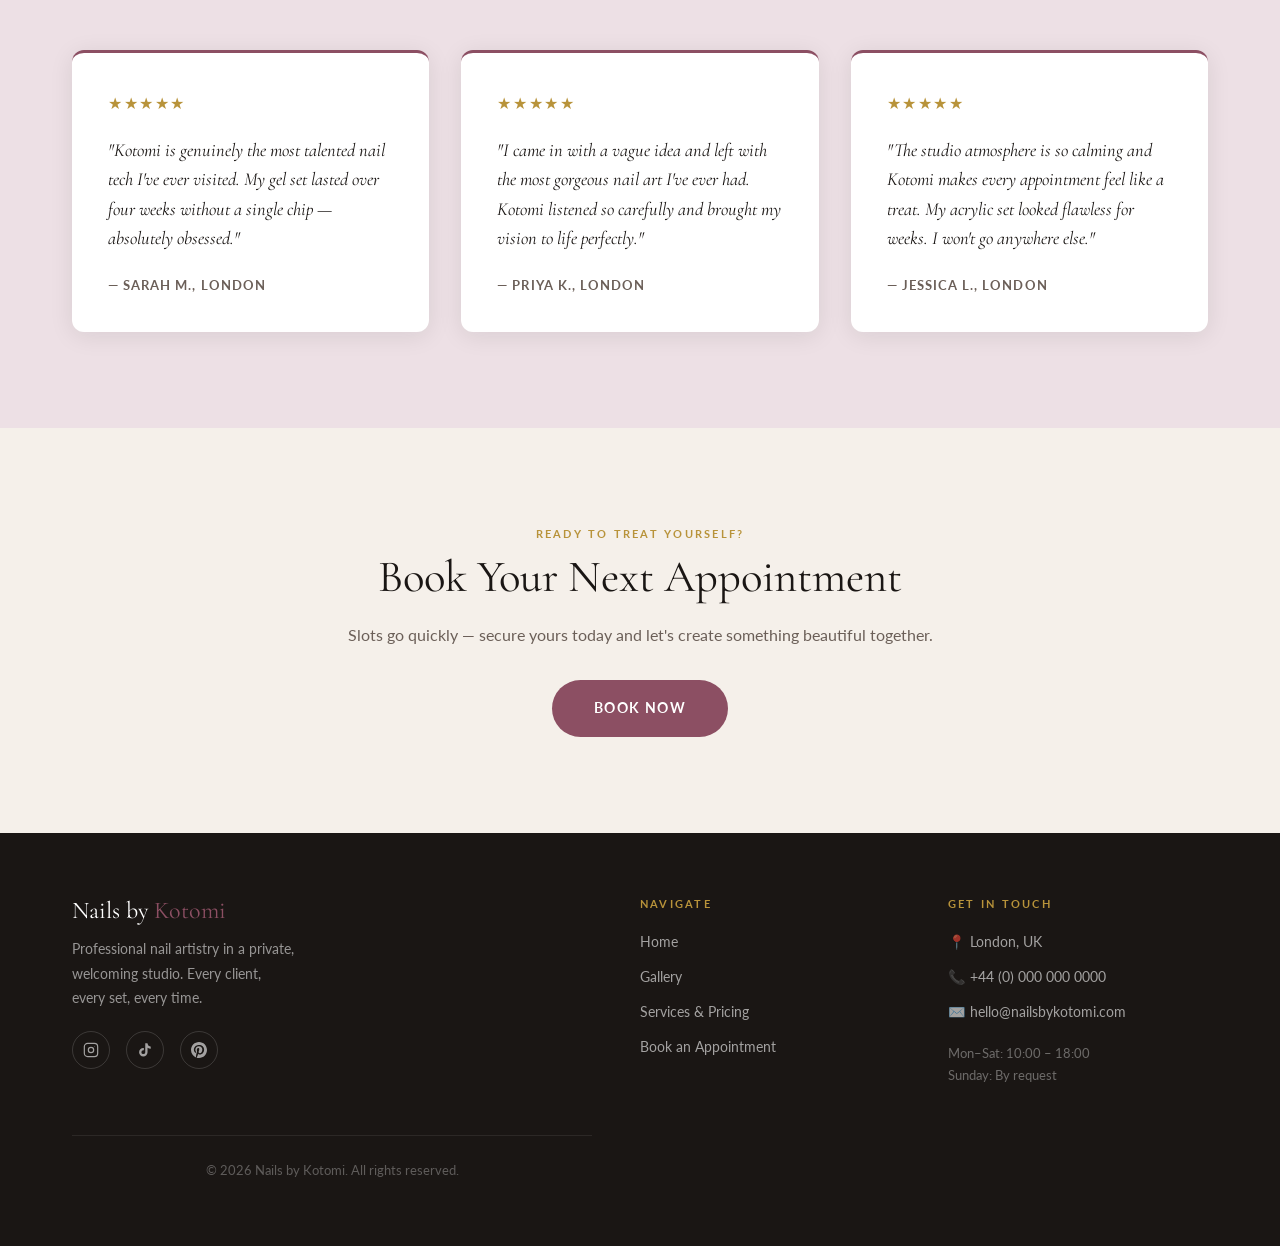
==== commit 02399a63: "Wire up image slots — drop files into images/ folder to activate" ====
--- a/index.html
+++ b/index.html
@@ -61,7 +61,7 @@
        HERO
   ════════════════════════════════════════ -->
   <section class="hero" aria-label="Hero">
-    <div class="hero__bg" role="img" aria-label="Nail art background"></div>
+    <div class="hero__bg" role="img" aria-label="Nail art background" style="background-image: url('images/hero.webp');"></div>
     <div class="hero__overlay" aria-hidden="true"></div>
 
     <div class="hero__content">
@@ -94,12 +94,12 @@
       </header>
 
       <div class="gallery-preview__grid" role="list" aria-label="Gallery preview">
-        <div class="img-placeholder" role="listitem" style="aspect-ratio:1/1" data-i18n="home.gItem0">Gel Manicure</div>
-        <div class="img-placeholder" role="listitem" style="aspect-ratio:1/1" data-i18n="home.gItem1">Nail Art</div>
-        <div class="img-placeholder" role="listitem" style="aspect-ratio:1/1" data-i18n="home.gItem2">Acrylic Set</div>
-        <div class="img-placeholder" role="listitem" style="aspect-ratio:1/1" data-i18n="home.gItem3">Ombre Design</div>
-        <div class="img-placeholder" role="listitem" style="aspect-ratio:1/1" data-i18n="home.gItem4">French Tips</div>
-        <div class="img-placeholder" role="listitem" style="aspect-ratio:1/1" data-i18n="home.gItem5">Pedicure</div>
+        <div class="img-placeholder" role="listitem" style="aspect-ratio:1/1; background-image:url('images/preview-1.webp'); background-size:cover; background-position:center;" data-i18n="home.gItem0">Gel Manicure</div>
+        <div class="img-placeholder" role="listitem" style="aspect-ratio:1/1; background-image:url('images/preview-2.webp'); background-size:cover; background-position:center;" data-i18n="home.gItem1">Nail Art</div>
+        <div class="img-placeholder" role="listitem" style="aspect-ratio:1/1; background-image:url('images/preview-3.webp'); background-size:cover; background-position:center;" data-i18n="home.gItem2">Acrylic Set</div>
+        <div class="img-placeholder" role="listitem" style="aspect-ratio:1/1; background-image:url('images/preview-4.webp'); background-size:cover; background-position:center;" data-i18n="home.gItem3">Ombre Design</div>
+        <div class="img-placeholder" role="listitem" style="aspect-ratio:1/1; background-image:url('images/preview-5.webp'); background-size:cover; background-position:center;" data-i18n="home.gItem4">French Tips</div>
+        <div class="img-placeholder" role="listitem" style="aspect-ratio:1/1; background-image:url('images/preview-6.webp'); background-size:cover; background-position:center;" data-i18n="home.gItem5">Pedicure</div>
       </div>
 
       <div class="text-center mt-3" style="margin-top:2.5rem;">
@@ -118,9 +118,8 @@
       <div class="about__inner">
 
         <div class="about__image">
-          <div class="img-placeholder" style="aspect-ratio:4/5; width:100%; min-height:360px;">
-            Kotomi's Portrait
-          </div>
+          <img src="images/portrait.webp" alt="Kotomi — nail technician" style="aspect-ratio:4/5; width:100%; object-fit:cover; border-radius:var(--radius);" onerror="this.style.display='none'; this.nextElementSibling.style.display='flex';" />
+          <div class="img-placeholder" style="aspect-ratio:4/5; width:100%; min-height:360px; display:none;">Kotomi's Portrait</div>
         </div>
 
         <div class="about__text">
--- a/styles.css
+++ b/styles.css
@@ -215,6 +215,14 @@
   background-position: center;
 }
 
+.img-placeholder[style*="background-image"] {
+  color: transparent;
+}
+
+.img-placeholder[style*="background-image"]::before {
+  display: none;
+}
+
 .img-placeholder:hover {
   transform: translateY(-4px);
   box-shadow: var(--shadow-hover);
@@ -1087,38 +1095,56 @@
 .lang-toggle {
   display: inline-flex;
   align-items: center;
-  gap: 0.35rem;
+  gap: 0.5rem;
   background: none;
-  border: 1px solid var(--nude);
-  border-radius: 50px;
-  padding: 0.32rem 0.85rem;
+  border: none;
+  padding: 0;
   font-family: 'Lato', sans-serif;
   font-size: 0.72rem;
   font-weight: 700;
-  letter-spacing: 0.1em;
+  letter-spacing: 0.12em;
   cursor: pointer;
   color: var(--text-muted);
-  transition: border-color var(--transition), color var(--transition);
   white-space: nowrap;
-}
-
-.lang-toggle:hover {
-  border-color: var(--gold);
-  color: var(--text);
 }
 
 .lang-toggle__en,
 .lang-toggle__ja {
+  position: relative;
+  padding-bottom: 2px;
   transition: color var(--transition);
 }
 
-.lang-toggle__sep {
-  opacity: 0.4;
+.lang-toggle__en::after,
+.lang-toggle__ja::after {
+  content: '';
+  position: absolute;
+  bottom: -2px;
+  left: 0;
+  width: 0;
+  height: 1.5px;
+  background-color: var(--gold);
+  transition: width var(--transition);
 }
 
 [data-lang="en"] .lang-toggle__en,
 [data-lang="ja"] .lang-toggle__ja {
-  color: var(--gold);
+  color: var(--text);
+}
+
+[data-lang="en"] .lang-toggle__en::after,
+[data-lang="ja"] .lang-toggle__ja::after {
+  width: 100%;
+}
+
+.lang-toggle__sep {
+  opacity: 0.25;
+  font-weight: 300;
+}
+
+.lang-toggle:hover .lang-toggle__en,
+.lang-toggle:hover .lang-toggle__ja {
+  color: var(--text);
 }
 
 .nav__mobile .lang-toggle {
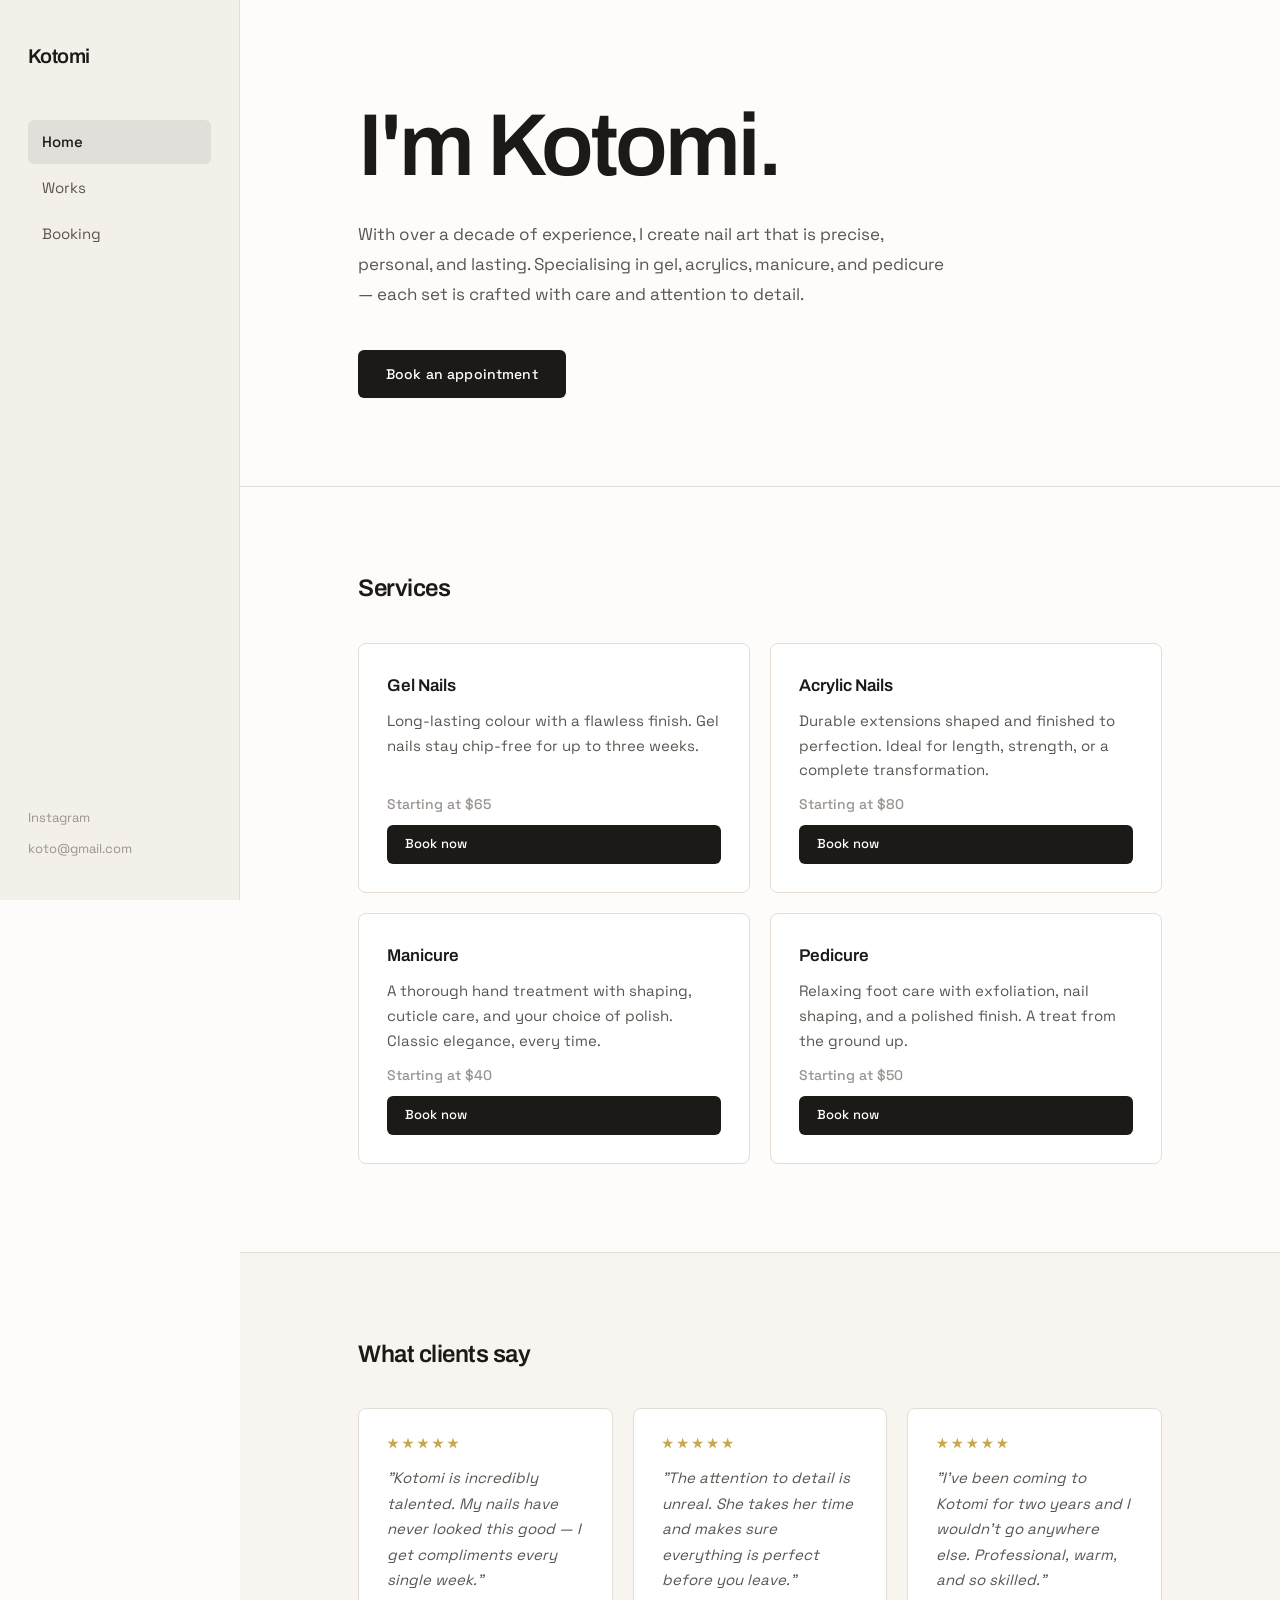
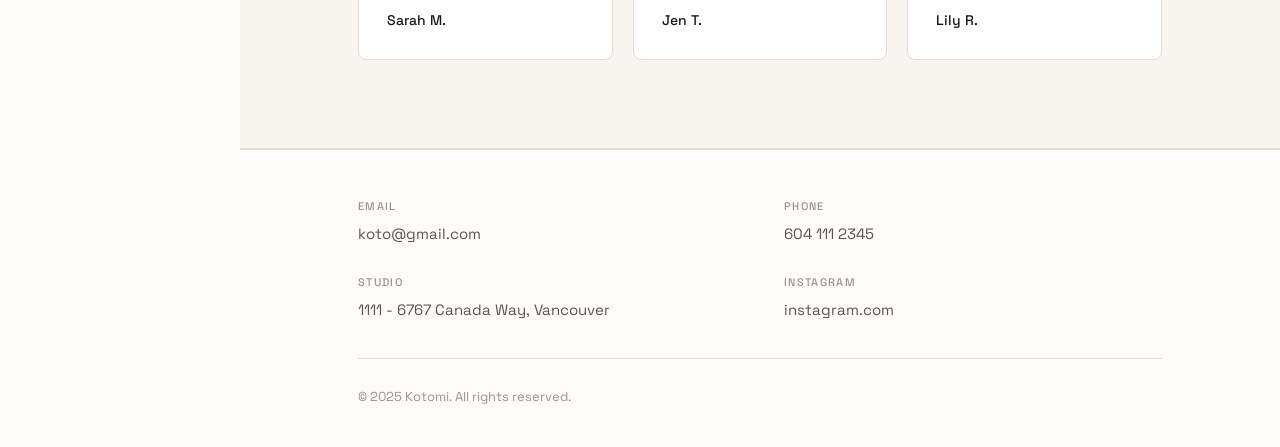
==== commit ce8ffeb0: "Initial website build" ====
--- a/index.html
+++ b/index.html
@@ -1,287 +1,183 @@
 <!DOCTYPE html>
-<html lang="en" data-lang="en">
+<html lang="en">
 <head>
-  <meta charset="UTF-8" />
-  <meta name="viewport" content="width=device-width, initial-scale=1.0" />
-  <meta name="description" content="Nails by Kotomi — Professional nail technician offering gel manicures, acrylic sets, nail art and pedicures. Book your appointment today." />
-  <title>Nails by Kotomi — Where Beauty Meets Precision</title>
-  <link rel="stylesheet" href="styles.css" />
-  <link rel="preconnect" href="https://fonts.googleapis.com" />
-  <link rel="preconnect" href="https://fonts.gstatic.com" crossorigin />
+  <meta charset="UTF-8">
+  <meta name="viewport" content="width=device-width, initial-scale=1.0">
+  <meta name="description" content="Kotomi — Nail artist specialising in gel, acrylics, manicure, and pedicure in Vancouver.">
+  <title>Kotomi — Nail Artist</title>
+  <link rel="preconnect" href="https://fonts.googleapis.com">
+  <link rel="preconnect" href="https://fonts.gstatic.com" crossorigin>
+  <link rel="stylesheet" href="css/style.css">
 </head>
-<body id="page-home">
+<body>
 
-  <!-- ════════════════════════════════════════
-       NAVIGATION
-  ════════════════════════════════════════ -->
-  <nav class="nav" id="main-nav" role="navigation" aria-label="Main navigation">
-    <div class="container nav__inner">
+  <!-- Sidebar (desktop) -->
+  <aside class="sidebar" role="navigation" aria-label="Main navigation">
+    <a href="index.html" class="sidebar-brand">Kotomi</a>
+    <nav class="sidebar-nav">
+      <a href="index.html"   class="nav-link" data-page="home">Home</a>
+      <a href="works.html"   class="nav-link" data-page="works">Works</a>
+      <a href="booking.html" class="nav-link" data-page="booking">Booking</a>
+    </nav>
+    <div class="sidebar-footer">
+      <a href="https://instagram.com" target="_blank" rel="noopener noreferrer" class="sidebar-social">Instagram</a>
+      <a href="mailto:koto@gmail.com" class="sidebar-social">koto@gmail.com</a>
+    </div>
+  </aside>
 
-      <a href="index.html" class="nav__logo" aria-label="Nails by Kotomi — home">
-        Nails by <span>Kotomi</span>
-      </a>
+  <!-- Mobile Header -->
+  <header class="mobile-header">
+    <a href="index.html" class="mobile-brand">Kotomi</a>
+    <button class="hamburger-btn" id="hamburgerBtn"
+            aria-label="Open navigation" aria-expanded="false" aria-controls="navOverlay">
+      <span class="hamburger-line"></span>
+      <span class="hamburger-line"></span>
+      <span class="hamburger-line"></span>
+    </button>
+  </header>
 
-      <ul class="nav__links" role="list">
-        <li><a href="index.html" class="active" data-i18n="nav.home">Home</a></li>
-        <li><a href="gallery.html" data-i18n="nav.gallery">Gallery</a></li>
-        <li><a href="services.html" data-i18n="nav.services">Services</a></li>
-        <li><a href="booking.html" class="btn btn--primary" data-i18n="nav.bookNow">Book Now</a></li>
-        <li>
-          <button class="lang-toggle" aria-label="Switch language">
-            <span class="lang-toggle__en">EN</span>
-            <span class="lang-toggle__sep">·</span>
-            <span class="lang-toggle__ja">日本語</span>
-          </button>
-        </li>
-      </ul>
+  <!-- Mobile Nav Overlay -->
+  <div class="nav-overlay" id="navOverlay"
+       role="dialog" aria-modal="true" aria-label="Navigation" aria-hidden="true">
+    <nav class="overlay-nav">
+      <a href="index.html"   class="overlay-link" data-page="home">Home</a>
+      <a href="works.html"   class="overlay-link" data-page="works">Works</a>
+      <a href="booking.html" class="overlay-link" data-page="booking">Booking</a>
+    </nav>
+    <div class="overlay-footer">
+      <a href="https://instagram.com" target="_blank" rel="noopener noreferrer" class="overlay-social">Instagram</a>
+      <a href="mailto:koto@gmail.com" class="overlay-social">koto@gmail.com</a>
+    </div>
+  </div>
 
-      <button class="nav__toggle" id="nav-toggle" aria-label="Toggle menu" aria-expanded="false">
-        <span></span>
-        <span></span>
-        <span></span>
-      </button>
+  <!-- Main Content -->
+  <div class="main-wrapper">
+    <main>
 
-    </div>
+      <!-- Hero -->
+      <section class="hero-section">
+        <div class="page-content">
+          <h1 class="hero-heading">I'm Kotomi.</h1>
+          <p class="hero-sub">With over a decade of experience, I create nail art that is precise, personal, and lasting. Specialising in gel, acrylics, manicure, and pedicure — each set is crafted with care and attention to detail.</p>
+          <a href="booking.html" class="btn">Book an appointment</a>
+        </div>
+      </section>
 
-    <div class="nav__mobile" id="nav-mobile" role="menu">
-      <a href="index.html" role="menuitem" data-i18n="nav.home">Home</a>
-      <a href="gallery.html" role="menuitem" data-i18n="nav.gallery">Gallery</a>
-      <a href="services.html" role="menuitem" data-i18n="nav.mobileServices">Services &amp; Pricing</a>
-      <a href="booking.html" role="menuitem" data-i18n="nav.mobileBook">Book an Appointment</a>
-      <button class="lang-toggle" aria-label="Switch language">
-        <span class="lang-toggle__en">EN</span>
-        <span class="lang-toggle__sep">·</span>
-        <span class="lang-toggle__ja">日本語</span>
-      </button>
-    </div>
-  </nav>
+      <div class="divider"></div>
 
+      <!-- Services -->
+      <section class="section">
+        <div class="page-content">
+          <h2 class="section-heading">Services</h2>
+          <div class="services-grid">
 
-  <!-- ════════════════════════════════════════
-       HERO
-  ════════════════════════════════════════ -->
-  <section class="hero" aria-label="Hero">
-    <div class="hero__bg" role="img" aria-label="Nail art background" style="background-image: url('images/hero.webp');"></div>
-    <div class="hero__overlay" aria-hidden="true"></div>
+            <div class="service-card">
+              <p class="service-name">Gel Nails</p>
+              <p class="service-desc">Long-lasting colour with a flawless finish. Gel nails stay chip-free for up to three weeks.</p>
+              <p class="service-price">Starting at $65</p>
+              <a href="booking.html" class="btn btn-sm">Book now</a>
+            </div>
 
-    <div class="hero__content">
-      <span class="section-eyebrow" data-i18n="home.heroEyebrow">Professional Nail Technician · London</span>
-      <h1 data-i18n-html="home.heroTitle">Where Beauty<br />Meets Precision</h1>
-      <p data-i18n="home.heroP">Bespoke nail artistry crafted with care — from classic elegance to expressive nail art.</p>
-      <div style="display:flex; gap:1rem; justify-content:center; flex-wrap:wrap;">
-        <a href="booking.html" class="btn btn--primary" data-i18n="home.bookBtn">Book an Appointment</a>
-        <a href="services.html" class="btn btn--outline" data-i18n="home.viewServices">View Services</a>
-      </div>
-    </div>
+            <div class="service-card">
+              <p class="service-name">Acrylic Nails</p>
+              <p class="service-desc">Durable extensions shaped and finished to perfection. Ideal for length, strength, or a complete transformation.</p>
+              <p class="service-price">Starting at $80</p>
+              <a href="booking.html" class="btn btn-sm">Book now</a>
+            </div>
 
-    <div class="hero__scroll" aria-hidden="true">
-      <div class="hero__scroll-line"></div>
-      <span data-i18n="home.scroll">Scroll</span>
-    </div>
-  </section>
+            <div class="service-card">
+              <p class="service-name">Manicure</p>
+              <p class="service-desc">A thorough hand treatment with shaping, cuticle care, and your choice of polish. Classic elegance, every time.</p>
+              <p class="service-price">Starting at $40</p>
+              <a href="booking.html" class="btn btn-sm">Book now</a>
+            </div>
 
+            <div class="service-card">
+              <p class="service-name">Pedicure</p>
+              <p class="service-desc">Relaxing foot care with exfoliation, nail shaping, and a polished finish. A treat from the ground up.</p>
+              <p class="service-price">Starting at $50</p>
+              <a href="booking.html" class="btn btn-sm">Book now</a>
+            </div>
 
-  <!-- ════════════════════════════════════════
-       FEATURED GALLERY PREVIEW
-  ════════════════════════════════════════ -->
-  <section class="section section--cream" aria-labelledby="gallery-preview-title">
-    <div class="container">
-
-      <header class="section-header">
-        <span class="section-eyebrow" data-i18n="home.galleryEyebrow">Portfolio</span>
-        <h2 id="gallery-preview-title" data-i18n="home.galleryTitle">A Glimpse of the Work</h2>
-        <p data-i18n="home.galleryP">Every set is a one-of-a-kind creation. Browse a selection of recent looks below.</p>
-      </header>
-
-      <div class="gallery-preview__grid" role="list" aria-label="Gallery preview">
-        <div class="img-placeholder" role="listitem" style="aspect-ratio:1/1; background-image:url('images/preview-1.webp'); background-size:cover; background-position:center;" data-i18n="home.gItem0">Gel Manicure</div>
-        <div class="img-placeholder" role="listitem" style="aspect-ratio:1/1; background-image:url('images/preview-2.webp'); background-size:cover; background-position:center;" data-i18n="home.gItem1">Nail Art</div>
-        <div class="img-placeholder" role="listitem" style="aspect-ratio:1/1; background-image:url('images/preview-3.webp'); background-size:cover; background-position:center;" data-i18n="home.gItem2">Acrylic Set</div>
-        <div class="img-placeholder" role="listitem" style="aspect-ratio:1/1; background-image:url('images/preview-4.webp'); background-size:cover; background-position:center;" data-i18n="home.gItem3">Ombre Design</div>
-        <div class="img-placeholder" role="listitem" style="aspect-ratio:1/1; background-image:url('images/preview-5.webp'); background-size:cover; background-position:center;" data-i18n="home.gItem4">French Tips</div>
-        <div class="img-placeholder" role="listitem" style="aspect-ratio:1/1; background-image:url('images/preview-6.webp'); background-size:cover; background-position:center;" data-i18n="home.gItem5">Pedicure</div>
-      </div>
-
-      <div class="text-center mt-3" style="margin-top:2.5rem;">
-        <a href="gallery.html" class="btn btn--outline" data-i18n="home.viewGallery">View Full Gallery</a>
-      </div>
-
-    </div>
-  </section>
-
-
-  <!-- ════════════════════════════════════════
-       ABOUT / INTRO
-  ════════════════════════════════════════ -->
-  <section class="section" aria-labelledby="about-title">
-    <div class="container">
-      <div class="about__inner">
-
-        <div class="about__image">
-          <img src="images/portrait.webp" alt="Kotomi — nail technician" style="aspect-ratio:4/5; width:100%; object-fit:cover; border-radius:var(--radius);" onerror="this.style.display='none'; this.nextElementSibling.style.display='flex';" />
-          <div class="img-placeholder" style="aspect-ratio:4/5; width:100%; min-height:360px; display:none;">Kotomi's Portrait</div>
-        </div>
-
-        <div class="about__text">
-          <span class="section-eyebrow" data-i18n="home.aboutEyebrow">About Kotomi</span>
-          <h2 id="about-title" data-i18n="home.aboutTitle">Passion for the Perfect Finish</h2>
-          <p data-i18n="home.aboutP1">Hi, I'm Kotomi — a fully qualified nail technician with a deep love for precision, artistry, and making clients feel genuinely cared for. Every appointment is a personalised experience tailored to you.</p>
-          <p data-i18n="home.aboutP2">Whether you're after a sleek, understated gel manicure or an intricate hand-painted design, I bring the same level of dedication to every single set of nails.</p>
-          <p data-i18n="home.aboutP3">I work from my cosy private studio, so you can expect a relaxed, one-on-one experience from start to finish.</p>
-
-          <div class="divider" aria-hidden="true"><span>✦</span></div>
-
-          <div style="display:grid; grid-template-columns: repeat(3,1fr); gap:1.5rem; margin-top:1.5rem; text-align:center;">
-            <div>
-              <p style="font-family:'Cormorant Garamond',serif; font-size:2.4rem; font-weight:300; color:var(--pink); max-width:unset; line-height:1;">500+</p>
-              <p style="font-size:0.78rem; font-weight:700; letter-spacing:0.1em; text-transform:uppercase;" data-i18n="home.statClients">Happy Clients</p>
-            </div>
-            <div>
-              <p style="font-family:'Cormorant Garamond',serif; font-size:2.4rem; font-weight:300; color:var(--pink); max-width:unset; line-height:1;">5★</p>
-              <p style="font-size:0.78rem; font-weight:700; letter-spacing:0.1em; text-transform:uppercase;" data-i18n="home.statRating">Average Rating</p>
-            </div>
-            <div>
-              <p style="font-family:'Cormorant Garamond',serif; font-size:2.4rem; font-weight:300; color:var(--pink); max-width:unset; line-height:1;">6+</p>
-              <p style="font-size:0.78rem; font-weight:700; letter-spacing:0.1em; text-transform:uppercase;" data-i18n="home.statYears">Years Experience</p>
-            </div>
-          </div>
-
-          <em class="about__signature">— Kotomi</em>
-          <div style="margin-top:1.5rem;">
-            <a href="booking.html" class="btn btn--primary" data-i18n="home.bookWithMe">Book with Me</a>
           </div>
         </div>
+      </section>
 
-      </div>
-    </div>
-  </section>
+      <!-- Reviews -->
+      <section class="section reviews-bg">
+        <div class="page-content">
+          <h2 class="section-heading">What clients say</h2>
+          <div class="reviews-grid">
 
+            <article class="review-card">
+              <div class="stars" aria-label="5 out of 5 stars">
+                <span class="star"></span>
+                <span class="star"></span>
+                <span class="star"></span>
+                <span class="star"></span>
+                <span class="star"></span>
+              </div>
+              <p class="review-quote">"Kotomi is incredibly talented. My nails have never looked this good — I get compliments every single week."</p>
+              <p class="review-author">Sarah M.</p>
+            </article>
 
-  <!-- ════════════════════════════════════════
-       TESTIMONIALS
-  ════════════════════════════════════════ -->
-  <section class="section section--pink" aria-labelledby="testimonials-title">
-    <div class="container">
+            <article class="review-card">
+              <div class="stars" aria-label="5 out of 5 stars">
+                <span class="star"></span>
+                <span class="star"></span>
+                <span class="star"></span>
+                <span class="star"></span>
+                <span class="star"></span>
+              </div>
+              <p class="review-quote">"The attention to detail is unreal. She takes her time and makes sure everything is perfect before you leave."</p>
+              <p class="review-author">Jen T.</p>
+            </article>
 
-      <header class="section-header">
-        <span class="section-eyebrow" data-i18n="home.testimonialsEyebrow">Client Love</span>
-        <h2 id="testimonials-title" data-i18n="home.testimonialsTitle">What Clients Are Saying</h2>
-        <p data-i18n="home.testimonialsP">Don't just take my word for it — here's what some lovely clients have shared.</p>
-      </header>
+            <article class="review-card">
+              <div class="stars" aria-label="5 out of 5 stars">
+                <span class="star"></span>
+                <span class="star"></span>
+                <span class="star"></span>
+                <span class="star"></span>
+                <span class="star"></span>
+              </div>
+              <p class="review-quote">"I've been coming to Kotomi for two years and I wouldn't go anywhere else. Professional, warm, and so skilled."</p>
+              <p class="review-author">Lily R.</p>
+            </article>
 
-      <div class="testimonials__grid" role="list">
-
-        <article class="testimonial-card" role="listitem">
-          <div class="testimonial-card__stars" aria-label="5 stars">★★★★★</div>
-          <blockquote class="testimonial-card__quote" data-i18n="home.t1quote">
-            "Kotomi is genuinely the most talented nail tech I've ever visited. My gel set lasted over four weeks without a single chip — absolutely obsessed."
-          </blockquote>
-          <p class="testimonial-card__author" data-i18n="home.t1author">— Sarah M., London</p>
-        </article>
-
-        <article class="testimonial-card" role="listitem">
-          <div class="testimonial-card__stars" aria-label="5 stars">★★★★★</div>
-          <blockquote class="testimonial-card__quote" data-i18n="home.t2quote">
-            "I came in with a vague idea and left with the most gorgeous nail art I've ever had. Kotomi listened so carefully and brought my vision to life perfectly."
-          </blockquote>
-          <p class="testimonial-card__author" data-i18n="home.t2author">— Priya K., London</p>
-        </article>
-
-        <article class="testimonial-card" role="listitem">
-          <div class="testimonial-card__stars" aria-label="5 stars">★★★★★</div>
-          <blockquote class="testimonial-card__quote" data-i18n="home.t3quote">
-            "The studio atmosphere is so calming and Kotomi makes every appointment feel like a treat. My acrylic set looked flawless for weeks. I won't go anywhere else."
-          </blockquote>
-          <p class="testimonial-card__author" data-i18n="home.t3author">— Jessica L., London</p>
-        </article>
-
-      </div>
-
-    </div>
-  </section>
-
-
-  <!-- ════════════════════════════════════════
-       BOOKING CTA BANNER
-  ════════════════════════════════════════ -->
-  <section class="section section--cream" aria-label="Book an appointment call to action">
-    <div class="container text-center">
-      <span class="section-eyebrow" data-i18n="home.ctaEyebrow">Ready to treat yourself?</span>
-      <h2 style="margin-bottom:1rem;" data-i18n="home.ctaTitle">Book Your Next Appointment</h2>
-      <p style="margin-inline:auto; margin-bottom:2rem;" data-i18n="home.ctaP">
-        Slots go quickly — secure yours today and let's create something beautiful together.
-      </p>
-      <a href="booking.html" class="btn btn--primary" style="font-size:0.9rem; padding:1rem 2.6rem;" data-i18n="home.ctaBtn">
-        Book Now
-      </a>
-    </div>
-  </section>
-
-
-  <!-- ════════════════════════════════════════
-       FOOTER
-  ════════════════════════════════════════ -->
-  <footer class="footer" role="contentinfo">
-    <div class="container">
-      <div class="footer__inner">
-
-        <div class="footer__brand">
-          <h3>Nails by <span>Kotomi</span></h3>
-          <p data-i18n="footer.tagline">Professional nail artistry in a private, welcoming studio. Every client, every set, every time.</p>
-
-          <div class="footer__socials" aria-label="Social media links">
-            <a href="#" class="footer__social-icon" aria-label="Instagram" rel="noopener">
-              <svg width="16" height="16" viewBox="0 0 24 24" fill="none" stroke="currentColor" stroke-width="1.8" stroke-linecap="round" stroke-linejoin="round" aria-hidden="true">
-                <rect x="2" y="2" width="20" height="20" rx="5" ry="5"/>
-                <circle cx="12" cy="12" r="4"/>
-                <circle cx="17.5" cy="6.5" r="0.5" fill="currentColor" stroke="none"/>
-              </svg>
-            </a>
-            <a href="#" class="footer__social-icon" aria-label="TikTok" rel="noopener">
-              <svg width="16" height="16" viewBox="0 0 24 24" fill="currentColor" aria-hidden="true">
-                <path d="M19.59 6.69a4.83 4.83 0 0 1-3.77-4.25V2h-3.45v13.67a2.89 2.89 0 0 1-2.88 2.5 2.89 2.89 0 0 1-2.89-2.89 2.89 2.89 0 0 1 2.89-2.89c.28 0 .54.04.79.1V9.01a6.33 6.33 0 0 0-.79-.05 6.34 6.34 0 0 0-6.34 6.34 6.34 6.34 0 0 0 6.34 6.34 6.34 6.34 0 0 0 6.33-6.34V8.69a8.18 8.18 0 0 0 4.78 1.52V6.75a4.85 4.85 0 0 1-1.01-.06z"/>
-              </svg>
-            </a>
-            <a href="#" class="footer__social-icon" aria-label="Pinterest" rel="noopener">
-              <svg width="16" height="16" viewBox="0 0 24 24" fill="currentColor" aria-hidden="true">
-                <path d="M12 0C5.373 0 0 5.373 0 12c0 5.084 3.163 9.426 7.627 11.174-.105-.949-.2-2.405.042-3.441.218-.937 1.407-5.965 1.407-5.965s-.359-.719-.359-1.782c0-1.668.967-2.914 2.171-2.914 1.023 0 1.518.769 1.518 1.69 0 1.029-.655 2.568-.994 3.995-.283 1.194.599 2.169 1.777 2.169 2.133 0 3.772-2.249 3.772-5.495 0-2.873-2.064-4.882-5.012-4.882-3.414 0-5.418 2.561-5.418 5.207 0 1.031.397 2.138.893 2.738a.36.36 0 0 1 .083.345l-.333 1.36c-.053.22-.174.267-.402.161-1.499-.698-2.436-2.889-2.436-4.649 0-3.785 2.75-7.262 7.929-7.262 4.163 0 7.398 2.967 7.398 6.931 0 4.136-2.607 7.464-6.227 7.464-1.216 0-2.359-.632-2.75-1.378l-.748 2.853c-.271 1.043-1.002 2.35-1.492 3.146C9.57 23.812 10.763 24 12 24c6.627 0 12-5.373 12-12S18.627 0 12 0z"/>
-              </svg>
-            </a>
           </div>
         </div>
+      </section>
 
-        <div class="footer__col">
-          <h4 data-i18n="footer.navigate">Navigate</h4>
-          <ul role="list">
-            <li><a href="index.html" data-i18n="footer.home">Home</a></li>
-            <li><a href="gallery.html" data-i18n="footer.gallery">Gallery</a></li>
-            <li><a href="services.html" data-i18n="footer.servicesLink">Services &amp; Pricing</a></li>
-            <li><a href="booking.html" data-i18n="footer.bookLink">Book an Appointment</a></li>
-          </ul>
+    </main>
+
+    <!-- Footer -->
+    <footer class="site-footer">
+      <div class="footer-inner">
+        <div class="footer-grid">
+          <div>
+            <p class="footer-label">Email</p>
+            <p class="footer-value"><a href="mailto:koto@gmail.com">koto@gmail.com</a></p>
+          </div>
+          <div>
+            <p class="footer-label">Phone</p>
+            <p class="footer-value"><a href="tel:6041112345">604 111 2345</a></p>
+          </div>
+          <div>
+            <p class="footer-label">Studio</p>
+            <p class="footer-value">1111 - 6767 Canada Way, Vancouver</p>
+          </div>
+          <div>
+            <p class="footer-label">Instagram</p>
+            <p class="footer-value"><a href="https://instagram.com" target="_blank" rel="noopener noreferrer">instagram.com</a></p>
+          </div>
         </div>
+        <p class="footer-copy">© 2025 Kotomi. All rights reserved.</p>
+      </div>
+    </footer>
 
-        <div class="footer__col">
-          <h4 data-i18n="footer.contact">Get in Touch</h4>
-          <ul role="list">
-            <li>📍 London, UK</li>
-            <li>📞 +44 (0) 000 000 0000</li>
-            <li>✉️ hello@nailsbykotomi.com</li>
-            <li style="margin-top:0.5rem; font-size:0.8rem; opacity:0.6;" data-i18n-html="footer.hours">
-              Mon–Sat: 10:00 – 18:00<br />
-              Sunday: By request
-            </li>
-          </ul>
-        </div>
+  </div><!-- /.main-wrapper -->
 
-      </div>
-
-      <p class="footer__bottom">
-        &copy; <span id="footer-year"></span> <span data-i18n="footer.copyright">Nails by Kotomi. All rights reserved.</span>
-      </p>
-    </div>
-  </footer>
-
-  <script src="content.js"></script>
-  <script src="script.js"></script>
+  <script src="js/main.js"></script>
 </body>
 </html>
--- a/css/style.css
+++ b/css/style.css
@@ -0,0 +1,599 @@
+@import url('https://fonts.googleapis.com/css2?family=Archivo:wght@300;400;500;600;700&family=Space+Grotesk:wght@300;400;500;600;700&display=swap');
+
+/* ── Variables ── */
+:root {
+  --bg:             #fdfcfb;
+  --bg-warm:        #f8f5f1;
+  --sidebar-bg:     #f3efe9;
+  --white:          #ffffff;
+  --text-primary:   #1c1a17;
+  --text-secondary: #5a5550;
+  --text-muted:     #9a9490;
+  --border:         #e4ddd5;
+  --star:           #c9a84c;
+  --btn-bg:         #1c1a17;
+  --btn-hover:      #3a3530;
+  --btn-text:       #ffffff;
+  --card-shadow:    0 2px 16px rgba(0, 0, 0, 0.06);
+  --card-shadow-lg: 0 8px 32px rgba(0, 0, 0, 0.10);
+  --sidebar-w:      240px;
+  --header-h:       64px;
+  --radius:         8px;
+  --ease:           200ms ease;
+}
+
+/* ── Reset ── */
+*, *::before, *::after { box-sizing: border-box; margin: 0; padding: 0; }
+
+@media (prefers-reduced-motion: reduce) {
+  *, *::before, *::after { animation-duration: 0.01ms !important; transition-duration: 0.01ms !important; }
+  html { scroll-behavior: auto; }
+}
+
+html { scroll-behavior: smooth; }
+
+body {
+  font-family: 'Space Grotesk', sans-serif;
+  font-size: 16px;
+  line-height: 1.6;
+  color: var(--text-primary);
+  background: var(--bg);
+  -webkit-font-smoothing: antialiased;
+  overflow-x: hidden;
+}
+
+img { max-width: 100%; display: block; }
+a   { color: inherit; text-decoration: none; }
+
+h1, h2, h3, h4 {
+  font-family: 'Archivo', sans-serif;
+  line-height: 1.15;
+  letter-spacing: -0.02em;
+}
+
+
+/* ════════════════════════════════════
+   SIDEBAR (desktop)
+════════════════════════════════════ */
+.sidebar {
+  display: none;
+  position: fixed;
+  top: 0; left: 0; bottom: 0;
+  width: var(--sidebar-w);
+  background: var(--sidebar-bg);
+  border-right: 1px solid var(--border);
+  flex-direction: column;
+  padding: 40px 28px;
+  z-index: 20;
+}
+
+.sidebar-brand {
+  font-family: 'Archivo', sans-serif;
+  font-size: 1.25rem;
+  font-weight: 600;
+  letter-spacing: -0.03em;
+  color: var(--text-primary);
+  display: block;
+  margin-bottom: 48px;
+}
+
+.sidebar-nav {
+  display: flex;
+  flex-direction: column;
+  gap: 2px;
+  flex: 1;
+}
+
+.sidebar-nav .nav-link {
+  display: block;
+  padding: 10px 14px;
+  border-radius: 6px;
+  font-size: 0.9375rem;
+  color: var(--text-secondary);
+  cursor: pointer;
+  transition: background var(--ease), color var(--ease);
+}
+
+.sidebar-nav .nav-link:hover            { background: rgba(0,0,0,0.05); color: var(--text-primary); }
+.sidebar-nav .nav-link.active           { background: rgba(0,0,0,0.07); color: var(--text-primary); font-weight: 500; }
+
+.sidebar-footer {
+  display: flex;
+  flex-direction: column;
+  gap: 10px;
+}
+
+.sidebar-social {
+  font-size: 0.8125rem;
+  color: var(--text-muted);
+  cursor: pointer;
+  transition: color var(--ease);
+}
+
+.sidebar-social:hover { color: var(--text-secondary); }
+
+
+/* ════════════════════════════════════
+   MOBILE HEADER
+════════════════════════════════════ */
+.mobile-header {
+  display: flex;
+  align-items: center;
+  justify-content: space-between;
+  position: fixed;
+  top: 0; left: 0; right: 0;
+  height: var(--header-h);
+  padding: 0 24px;
+  background: var(--bg);
+  border-bottom: 1px solid var(--border);
+  z-index: 30;
+}
+
+.mobile-brand {
+  font-family: 'Archivo', sans-serif;
+  font-size: 1.125rem;
+  font-weight: 600;
+  letter-spacing: -0.02em;
+  color: var(--text-primary);
+}
+
+.hamburger-btn {
+  display: flex;
+  flex-direction: column;
+  justify-content: center;
+  gap: 5.5px;
+  width: 44px;
+  height: 44px;
+  padding: 10px;
+  background: none;
+  border: none;
+  cursor: pointer;
+  border-radius: 6px;
+  transition: background var(--ease);
+}
+
+.hamburger-btn:hover { background: rgba(0,0,0,0.05); }
+
+.hamburger-line {
+  display: block;
+  width: 22px;
+  height: 1.5px;
+  background: var(--text-primary);
+  border-radius: 2px;
+  transition: transform 260ms ease, opacity 260ms ease;
+  transform-origin: center;
+}
+
+.hamburger-btn.is-open .hamburger-line:nth-child(1) { transform: translateY(7px) rotate(45deg); }
+.hamburger-btn.is-open .hamburger-line:nth-child(2) { opacity: 0; transform: scaleX(0); }
+.hamburger-btn.is-open .hamburger-line:nth-child(3) { transform: translateY(-7px) rotate(-45deg); }
+
+
+/* ════════════════════════════════════
+   NAV OVERLAY (mobile)
+════════════════════════════════════ */
+.nav-overlay {
+  position: fixed;
+  inset: 0;
+  background: var(--bg);
+  z-index: 25;
+  display: flex;
+  flex-direction: column;
+  padding: calc(var(--header-h) + 48px) 36px 48px;
+  opacity: 0;
+  visibility: hidden;
+  pointer-events: none;
+  transition: opacity 280ms ease, visibility 280ms ease;
+}
+
+.nav-overlay.is-open {
+  opacity: 1;
+  visibility: visible;
+  pointer-events: all;
+}
+
+.overlay-nav {
+  display: flex;
+  flex-direction: column;
+  gap: 4px;
+  flex: 1;
+}
+
+.overlay-link {
+  font-family: 'Archivo', sans-serif;
+  font-size: 2.25rem;
+  font-weight: 500;
+  letter-spacing: -0.03em;
+  color: var(--text-muted);
+  padding: 8px 0;
+  cursor: pointer;
+  transition: color var(--ease);
+}
+
+.overlay-link:hover,
+.overlay-link.active { color: var(--text-primary); }
+
+.overlay-footer {
+  display: flex;
+  flex-direction: column;
+  gap: 10px;
+  padding-top: 32px;
+  border-top: 1px solid var(--border);
+}
+
+.overlay-social {
+  font-size: 0.9375rem;
+  color: var(--text-muted);
+  cursor: pointer;
+  transition: color var(--ease);
+}
+
+.overlay-social:hover { color: var(--text-secondary); }
+
+
+/* ════════════════════════════════════
+   RESPONSIVE LAYOUT SWITCH
+════════════════════════════════════ */
+@media (min-width: 1024px) {
+  .sidebar       { display: flex; }
+  .mobile-header { display: none; }
+  .nav-overlay   { display: none !important; }
+  .main-wrapper  { margin-left: var(--sidebar-w); }
+}
+
+@media (max-width: 1023px) {
+  .main-wrapper { padding-top: var(--header-h); }
+}
+
+
+/* ════════════════════════════════════
+   PAGE CONTAINER & SECTIONS
+════════════════════════════════════ */
+.page-content {
+  max-width: 900px;
+  margin: 0 auto;
+  padding: 0 48px;
+}
+
+@media (max-width: 767px) {
+  .page-content { padding: 0 24px; }
+}
+
+.section { padding: 88px 0; }
+
+@media (max-width: 767px) {
+  .section { padding: 60px 0; }
+}
+
+.section-heading {
+  font-size: 1.5rem;
+  font-weight: 600;
+  color: var(--text-primary);
+  margin-bottom: 40px;
+}
+
+.divider {
+  height: 1px;
+  background: var(--border);
+}
+
+
+/* ════════════════════════════════════
+   BUTTONS
+════════════════════════════════════ */
+.btn {
+  display: inline-block;
+  padding: 13px 28px;
+  background: var(--btn-bg);
+  color: var(--btn-text);
+  font-family: 'Space Grotesk', sans-serif;
+  font-size: 0.875rem;
+  font-weight: 500;
+  letter-spacing: 0.01em;
+  border-radius: 6px;
+  border: none;
+  cursor: pointer;
+  transition: background var(--ease);
+}
+
+.btn:hover { background: var(--btn-hover); }
+
+.btn:focus-visible {
+  outline: 2px solid var(--text-primary);
+  outline-offset: 3px;
+}
+
+.btn-sm { padding: 9px 18px; font-size: 0.8125rem; }
+
+
+/* ════════════════════════════════════
+   HOME — HERO
+════════════════════════════════════ */
+.hero-section {
+  padding-top: 100px;
+  padding-bottom: 88px;
+}
+
+@media (max-width: 767px) {
+  .hero-section { padding-top: 72px; padding-bottom: 64px; }
+}
+
+.hero-heading {
+  font-size: clamp(3.25rem, 9vw, 5.5rem);
+  font-weight: 600;
+  letter-spacing: -0.035em;
+  line-height: 1.05;
+  color: var(--text-primary);
+  margin-bottom: 28px;
+}
+
+.hero-sub {
+  font-size: 1.0625rem;
+  color: var(--text-secondary);
+  line-height: 1.75;
+  max-width: 54ch;
+  margin-bottom: 40px;
+}
+
+
+/* ════════════════════════════════════
+   HOME — SERVICES
+════════════════════════════════════ */
+.services-grid {
+  display: grid;
+  grid-template-columns: 1fr 1fr;
+  gap: 20px;
+}
+
+@media (max-width: 639px) {
+  .services-grid { grid-template-columns: 1fr; }
+}
+
+.service-card {
+  background: var(--white);
+  border: 1px solid var(--border);
+  border-radius: var(--radius);
+  padding: 28px;
+  display: flex;
+  flex-direction: column;
+  gap: 10px;
+  transition: box-shadow var(--ease), transform var(--ease);
+}
+
+.service-card:hover {
+  box-shadow: var(--card-shadow);
+  transform: translateY(-2px);
+}
+
+.service-name {
+  font-family: 'Archivo', sans-serif;
+  font-size: 1.0625rem;
+  font-weight: 600;
+  color: var(--text-primary);
+}
+
+.service-desc {
+  font-size: 0.9375rem;
+  color: var(--text-secondary);
+  line-height: 1.65;
+  flex: 1;
+}
+
+.service-price {
+  font-size: 0.875rem;
+  color: var(--text-muted);
+  font-weight: 500;
+}
+
+
+/* ════════════════════════════════════
+   HOME — REVIEWS
+════════════════════════════════════ */
+.reviews-bg {
+  background: var(--bg-warm);
+  border-top: 1px solid var(--border);
+  border-bottom: 1px solid var(--border);
+}
+
+.reviews-grid {
+  display: grid;
+  grid-template-columns: repeat(3, 1fr);
+  gap: 20px;
+}
+
+@media (max-width: 767px) {
+  .reviews-grid { grid-template-columns: 1fr; }
+}
+
+.review-card {
+  background: var(--white);
+  border: 1px solid var(--border);
+  border-radius: var(--radius);
+  padding: 28px;
+}
+
+.stars {
+  display: flex;
+  gap: 3px;
+  margin-bottom: 16px;
+}
+
+.star {
+  display: inline-block;
+  width: 12px;
+  height: 12px;
+  background: var(--star);
+  clip-path: polygon(50% 0%, 61% 35%, 98% 35%, 68% 57%, 79% 91%, 50% 70%, 21% 91%, 32% 57%, 2% 35%, 39% 35%);
+}
+
+.review-quote {
+  font-size: 0.9375rem;
+  color: var(--text-secondary);
+  line-height: 1.7;
+  font-style: italic;
+  margin-bottom: 16px;
+}
+
+.review-author {
+  font-size: 0.875rem;
+  font-weight: 500;
+  color: var(--text-primary);
+}
+
+
+/* ════════════════════════════════════
+   HOME — FOOTER
+════════════════════════════════════ */
+.site-footer { border-top: 1px solid var(--border); }
+
+.footer-inner {
+  max-width: 900px;
+  margin: 0 auto;
+  padding: 48px 48px 40px;
+}
+
+@media (max-width: 767px) {
+  .footer-inner { padding: 40px 24px 36px; }
+}
+
+.footer-grid {
+  display: grid;
+  grid-template-columns: repeat(2, 1fr);
+  gap: 28px 48px;
+  margin-bottom: 36px;
+}
+
+@media (max-width: 639px) {
+  .footer-grid { grid-template-columns: 1fr; gap: 24px; }
+}
+
+.footer-label {
+  font-size: 0.6875rem;
+  font-weight: 500;
+  text-transform: uppercase;
+  letter-spacing: 0.12em;
+  color: var(--text-muted);
+  margin-bottom: 6px;
+}
+
+.footer-value {
+  font-size: 0.9375rem;
+  color: var(--text-secondary);
+}
+
+.footer-value a { transition: color var(--ease); }
+.footer-value a:hover { color: var(--text-primary); }
+
+.footer-copy {
+  font-size: 0.8125rem;
+  color: var(--text-muted);
+  padding-top: 28px;
+  border-top: 1px solid var(--border);
+}
+
+
+/* ════════════════════════════════════
+   WORKS PAGE
+════════════════════════════════════ */
+.works-intro {
+  font-size: 1rem;
+  color: var(--text-secondary);
+  line-height: 1.7;
+  margin-bottom: 48px;
+  max-width: 56ch;
+  margin-top: -20px;
+}
+
+.works-grid {
+  display: grid;
+  grid-template-columns: repeat(3, 1fr);
+  gap: 24px;
+}
+
+@media (max-width: 1023px) {
+  .works-grid { grid-template-columns: repeat(2, 1fr); }
+}
+
+@media (max-width: 639px) {
+  .works-grid { grid-template-columns: 1fr; }
+}
+
+.work-card {
+  border-radius: var(--radius);
+  overflow: hidden;
+  background: var(--white);
+  border: 1px solid var(--border);
+  cursor: pointer;
+  transition: box-shadow var(--ease), transform var(--ease);
+}
+
+.work-card:hover {
+  box-shadow: var(--card-shadow-lg);
+  transform: translateY(-4px);
+}
+
+.work-placeholder {
+  width: 100%;
+  aspect-ratio: 4 / 5;
+  display: block;
+  object-fit: cover;
+}
+
+.work-card-body {
+  padding: 18px 20px 22px;
+}
+
+.work-title {
+  font-family: 'Archivo', sans-serif;
+  font-size: 0.9375rem;
+  font-weight: 600;
+  color: var(--text-primary);
+  margin-bottom: 8px;
+}
+
+.work-desc {
+  font-size: 0.875rem;
+  color: var(--text-secondary);
+  line-height: 1.65;
+}
+
+
+/* ════════════════════════════════════
+   BOOKING PAGE
+════════════════════════════════════ */
+.booking-intro {
+  font-size: 1.0625rem;
+  color: var(--text-secondary);
+  line-height: 1.7;
+  margin-bottom: 36px;
+  max-width: 52ch;
+  margin-top: -20px;
+}
+
+#cal-booking {
+  border-radius: var(--radius);
+  border: 1px solid var(--border);
+  overflow: hidden;
+  min-height: 700px;
+}
+
+.booking-address {
+  margin-top: 24px;
+  padding: 16px 20px;
+  background: var(--bg-warm);
+  border: 1px solid var(--border);
+  border-radius: 6px;
+  font-size: 0.9375rem;
+  color: var(--text-secondary);
+}
+
+
+/* ════════════════════════════════════
+   FOCUS
+════════════════════════════════════ */
+a:focus-visible,
+button:focus-visible {
+  outline: 2px solid var(--text-primary);
+  outline-offset: 3px;
+  border-radius: 3px;
+}
